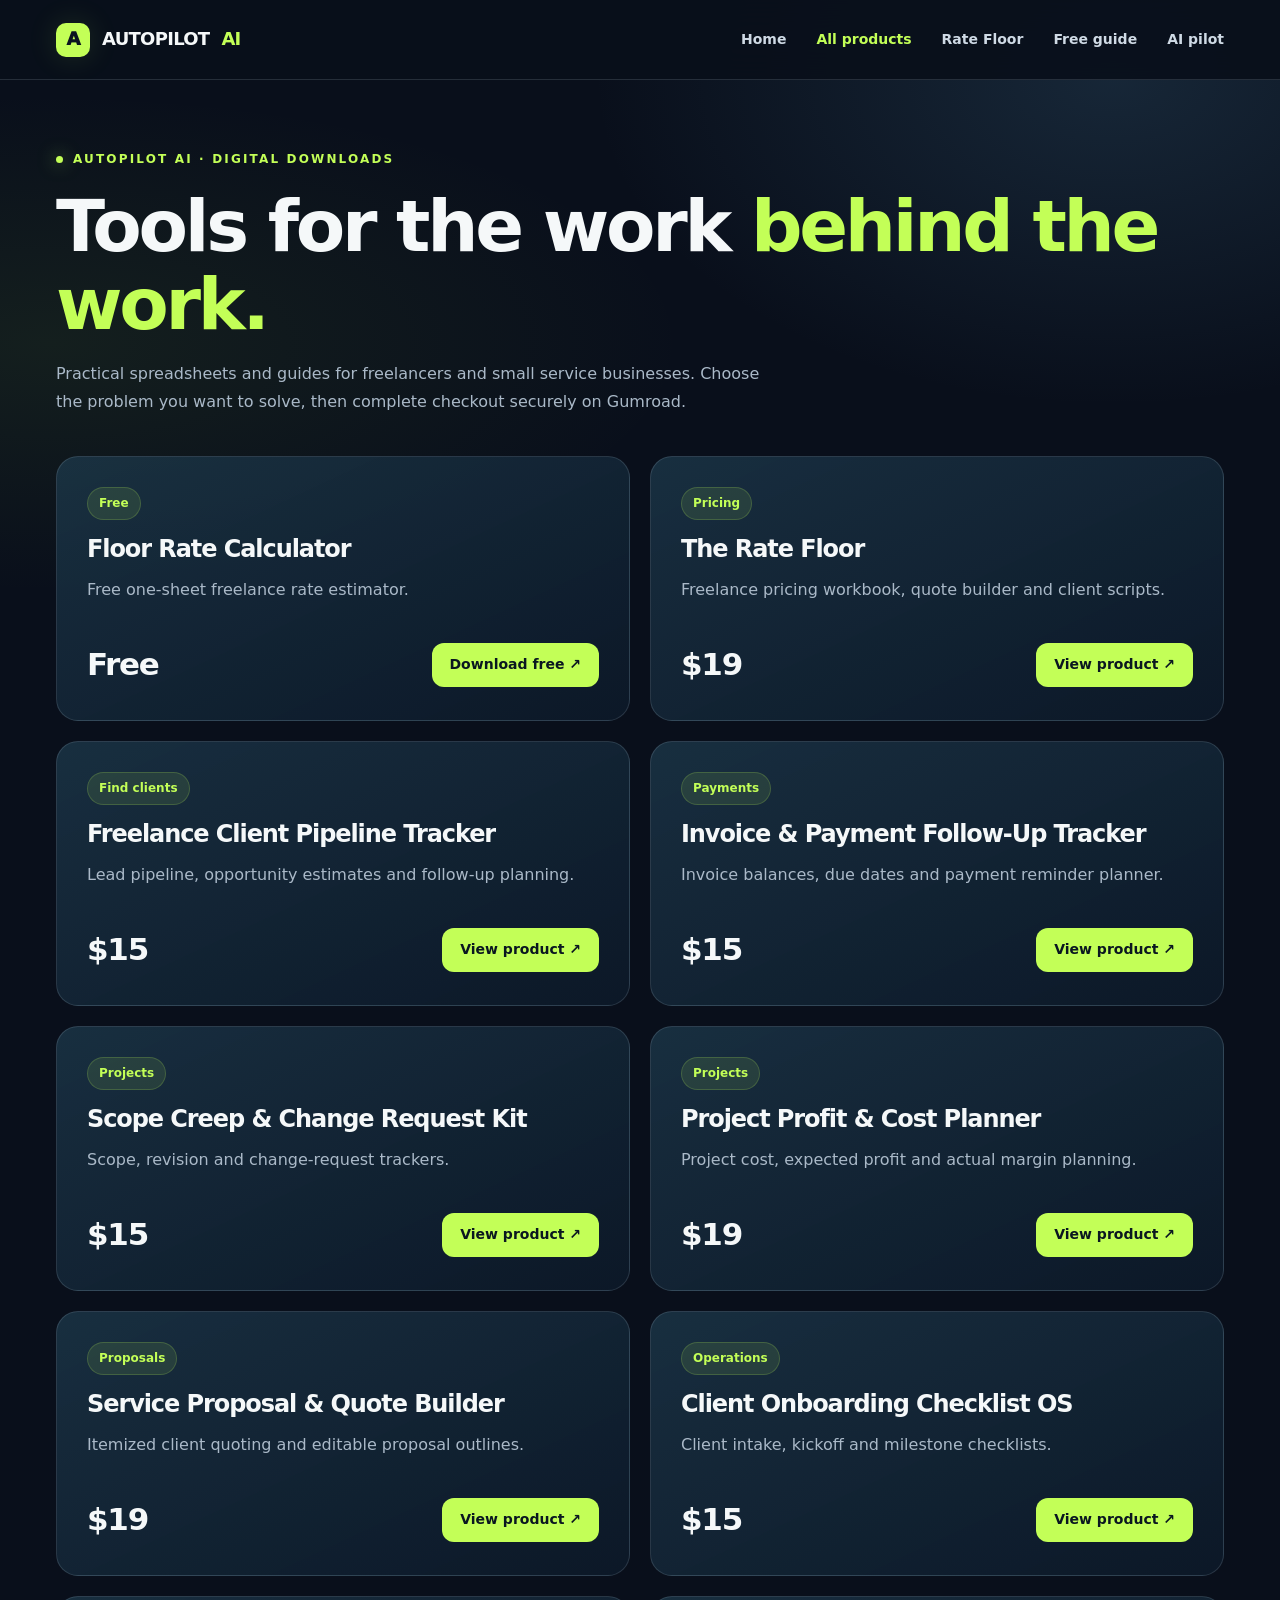
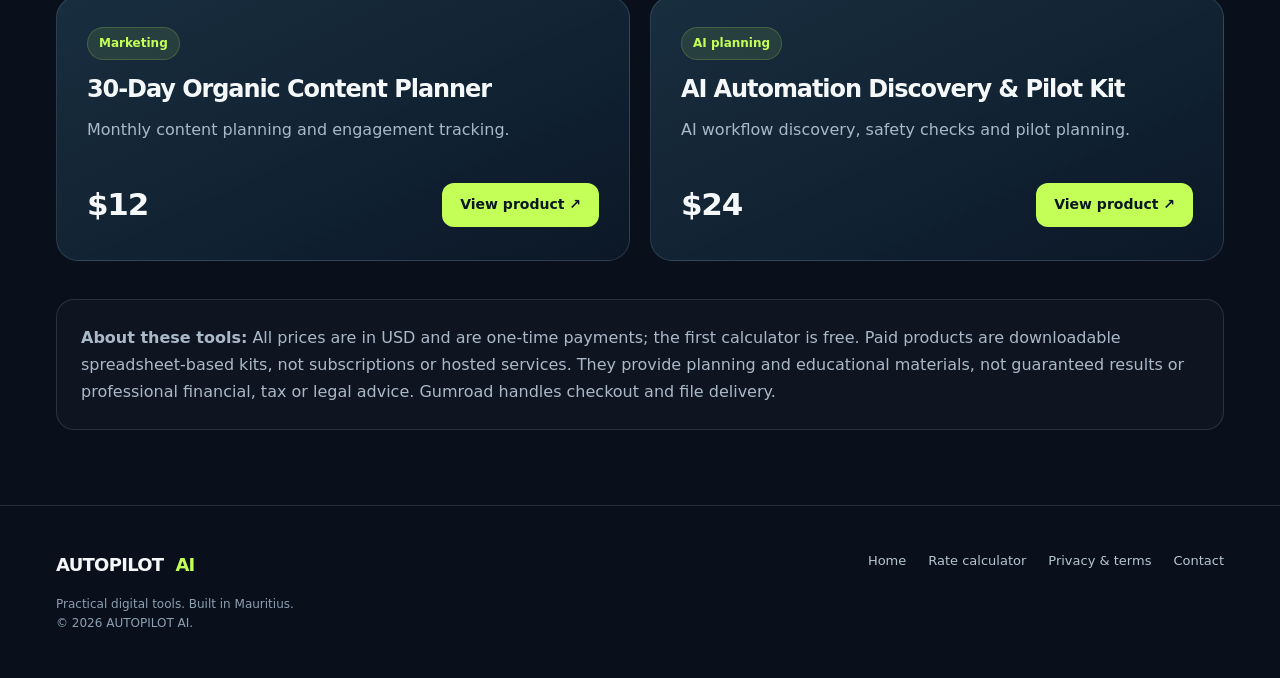
==== catalog.html @ 9bf9e884 "Launch the ten-product AUTOPILOT AI digital catalog" ====
<!doctype html>
<html lang="en"><head><meta charset="utf-8"><meta name="viewport" content="width=device-width,initial-scale=1">
<title>Digital Product Catalog | AUTOPILOT AI</title>
<meta name="description" content="Explore 10 digital products for freelancers and service businesses: pricing, proposals, client trackers, invoices, content planning, and AI pilot discovery.">
<meta name="theme-color" content="#090f1b"><meta property="og:type" content="website"><meta property="og:title" content="AUTOPILOT AI — Digital Product Catalog"><meta property="og:description" content="Editable spreadsheets and guides for independent professionals. One free product and nine paid tools."><meta property="og:url" content="https://autopilot-ai-site.onrender.com/catalog.html"><link rel="canonical" href="https://autopilot-ai-site.onrender.com/catalog.html">
<link rel="icon" href="assets/favicon.svg" type="image/svg+xml"><link rel="stylesheet" href="styles.css">
<script defer src="config.js"></script><script defer src="app.js"></script>
<style>
.catalog-head{padding:65px 0 24px}.catalog-head h1{font-size:clamp(40px,6vw,72px);line-height:1.09;margin:16px 0}.catalog-head p{max-width:710px;color:var(--muted);line-height:1.75}
.catalog-grid{display:grid;grid-template-columns:repeat(2,minmax(0,1fr));gap:20px;padding:16px 0 38px}
.catalog-grid .product-card{min-height:265px;display:flex;flex-direction:column}.catalog-grid .product-card .card-bottom{margin-top:auto}
.catalog-info{border:1px solid var(--line);border-radius:18px;padding:24px;line-height:1.7;color:var(--muted);margin-bottom:75px;background:rgba(255,255,255,.025)}
@media(max-width:760px){.catalog-grid{grid-template-columns:1fr}.catalog-head{padding:44px 0 18px}}
</style>
<script type="application/ld+json">{"@context":"https://schema.org","@type":"CollectionPage","name":"AUTOPILOT AI Digital Product Catalog","url":"https://autopilot-ai-site.onrender.com/catalog.html","mainEntity":{"@type":"ItemList","itemListElement":[{"@type":"ListItem","position":1,"name":"Floor Rate Calculator","url":"https://suhailsonic4.gumroad.com/l/floor-rate-calculator"},{"@type":"ListItem","position":2,"name":"The Rate Floor","url":"https://suhailsonic4.gumroad.com/l/the-rate-floor"},{"@type":"ListItem","position":3,"name":"Freelance Client Pipeline Tracker","url":"https://suhailsonic4.gumroad.com/l/freelance-client-pipeline"},{"@type":"ListItem","position":4,"name":"Invoice & Payment Follow-Up Tracker","url":"https://suhailsonic4.gumroad.com/l/invoice-payment-tracker"},{"@type":"ListItem","position":5,"name":"Scope Creep & Change Request Kit","url":"https://suhailsonic4.gumroad.com/l/scope-creep-change-requests"},{"@type":"ListItem","position":6,"name":"Project Profit & Cost Planner","url":"https://suhailsonic4.gumroad.com/l/project-profit-planner"},{"@type":"ListItem","position":7,"name":"Service Proposal & Quote Builder","url":"https://suhailsonic4.gumroad.com/l/service-proposal-builder"},{"@type":"ListItem","position":8,"name":"Client Onboarding Checklist OS","url":"https://suhailsonic4.gumroad.com/l/client-onboarding-checklist"},{"@type":"ListItem","position":9,"name":"30-Day Organic Content Planner","url":"https://suhailsonic4.gumroad.com/l/30-day-content-planner"},{"@type":"ListItem","position":10,"name":"AI Automation Discovery & Pilot Kit","url":"https://suhailsonic4.gumroad.com/l/ai-automation-discovery"}]}}</script></head><body>
<header class="nav-wrap"><nav class="nav container" aria-label="Main navigation"><a class="logo" href="index.html"><span class="logo-symbol" aria-hidden="true">A</span>AUTOPILOT<span class="lime">AI</span></a><button class="nav-menu" data-menu-button aria-label="Toggle navigation" aria-expanded="false" aria-controls="navigation">☰ Menu</button><div class="nav-links" id="navigation" data-nav-links><a href="index.html">Home</a><a href="catalog.html" aria-current="page">All products</a><a href="rate-floor.html">Rate Floor</a><a href="freelance-hourly-rate-guide.html">Free guide</a><a href="feedback-manager.html">AI pilot</a></div></nav></header>
<main><section class="catalog-head"><div class="container"><span class="eyebrow">AUTOPILOT AI · Digital downloads</span><h1>Tools for the work <span class="lime">behind the work.</span></h1><p>Practical spreadsheets and guides for freelancers and small service businesses. Choose the problem you want to solve, then complete checkout securely on Gumroad.</p></div></section>
<section><div class="container"><div class="catalog-grid"><article class="product-card"><span class="tag">Free</span><h3>Floor Rate Calculator</h3><p>Free one-sheet freelance rate estimator.</p><div class="card-bottom"><span class="price">Free</span><a href="https://suhailsonic4.gumroad.com/l/floor-rate-calculator?utm_source=autopilotai&amp;utm_medium=website&amp;utm_campaign=catalog_launch&amp;utm_content=free" class="button button-primary button-sm" target="_blank" rel="noopener noreferrer">Download free ↗</a></div></article>
<article class="product-card"><span class="tag">Pricing</span><h3>The Rate Floor</h3><p>Freelance pricing workbook, quote builder and client scripts.</p><div class="card-bottom"><span class="price">$19</span><a href="https://suhailsonic4.gumroad.com/l/the-rate-floor?utm_source=autopilotai&amp;utm_medium=website&amp;utm_campaign=catalog_launch&amp;utm_content=rate-floor" class="button button-primary button-sm" target="_blank" rel="noopener noreferrer">View product ↗</a></div></article>
<article class="product-card"><span class="tag">Find clients</span><h3>Freelance Client Pipeline Tracker</h3><p>Lead pipeline, opportunity estimates and follow-up planning.</p><div class="card-bottom"><span class="price">$15</span><a href="https://suhailsonic4.gumroad.com/l/freelance-client-pipeline?utm_source=autopilotai&amp;utm_medium=website&amp;utm_campaign=catalog_launch&amp;utm_content=pipeline" class="button button-primary button-sm" target="_blank" rel="noopener noreferrer">View product ↗</a></div></article>
<article class="product-card"><span class="tag">Payments</span><h3>Invoice & Payment Follow-Up Tracker</h3><p>Invoice balances, due dates and payment reminder planner.</p><div class="card-bottom"><span class="price">$15</span><a href="https://suhailsonic4.gumroad.com/l/invoice-payment-tracker?utm_source=autopilotai&amp;utm_medium=website&amp;utm_campaign=catalog_launch&amp;utm_content=invoice" class="button button-primary button-sm" target="_blank" rel="noopener noreferrer">View product ↗</a></div></article>
<article class="product-card"><span class="tag">Projects</span><h3>Scope Creep & Change Request Kit</h3><p>Scope, revision and change-request trackers.</p><div class="card-bottom"><span class="price">$15</span><a href="https://suhailsonic4.gumroad.com/l/scope-creep-change-requests?utm_source=autopilotai&amp;utm_medium=website&amp;utm_campaign=catalog_launch&amp;utm_content=scope" class="button button-primary button-sm" target="_blank" rel="noopener noreferrer">View product ↗</a></div></article>
<article class="product-card"><span class="tag">Projects</span><h3>Project Profit & Cost Planner</h3><p>Project cost, expected profit and actual margin planning.</p><div class="card-bottom"><span class="price">$19</span><a href="https://suhailsonic4.gumroad.com/l/project-profit-planner?utm_source=autopilotai&amp;utm_medium=website&amp;utm_campaign=catalog_launch&amp;utm_content=profit" class="button button-primary button-sm" target="_blank" rel="noopener noreferrer">View product ↗</a></div></article>
<article class="product-card"><span class="tag">Proposals</span><h3>Service Proposal & Quote Builder</h3><p>Itemized client quoting and editable proposal outlines.</p><div class="card-bottom"><span class="price">$19</span><a href="https://suhailsonic4.gumroad.com/l/service-proposal-builder?utm_source=autopilotai&amp;utm_medium=website&amp;utm_campaign=catalog_launch&amp;utm_content=proposals" class="button button-primary button-sm" target="_blank" rel="noopener noreferrer">View product ↗</a></div></article>
<article class="product-card"><span class="tag">Operations</span><h3>Client Onboarding Checklist OS</h3><p>Client intake, kickoff and milestone checklists.</p><div class="card-bottom"><span class="price">$15</span><a href="https://suhailsonic4.gumroad.com/l/client-onboarding-checklist?utm_source=autopilotai&amp;utm_medium=website&amp;utm_campaign=catalog_launch&amp;utm_content=onboarding" class="button button-primary button-sm" target="_blank" rel="noopener noreferrer">View product ↗</a></div></article>
<article class="product-card"><span class="tag">Marketing</span><h3>30-Day Organic Content Planner</h3><p>Monthly content planning and engagement tracking.</p><div class="card-bottom"><span class="price">$12</span><a href="https://suhailsonic4.gumroad.com/l/30-day-content-planner?utm_source=autopilotai&amp;utm_medium=website&amp;utm_campaign=catalog_launch&amp;utm_content=content" class="button button-primary button-sm" target="_blank" rel="noopener noreferrer">View product ↗</a></div></article>
<article class="product-card"><span class="tag">AI planning</span><h3>AI Automation Discovery & Pilot Kit</h3><p>AI workflow discovery, safety checks and pilot planning.</p><div class="card-bottom"><span class="price">$24</span><a href="https://suhailsonic4.gumroad.com/l/ai-automation-discovery?utm_source=autopilotai&amp;utm_medium=website&amp;utm_campaign=catalog_launch&amp;utm_content=ai" class="button button-primary button-sm" target="_blank" rel="noopener noreferrer">View product ↗</a></div></article></div><div class="catalog-info"><strong>About these tools:</strong> All prices are in USD and are one-time payments; the first calculator is free. Paid products are downloadable spreadsheet-based kits, not subscriptions or hosted services. They provide planning and educational materials, not guaranteed results or professional financial, tax or legal advice. Gumroad handles checkout and file delivery.</div></div></section></main>
<footer class="footer"><div class="container footer-row"><div><a class="logo" href="index.html">AUTOPILOT<span class="lime">AI</span></a><p>Practical digital tools. Built in Mauritius.<br>© <span data-year>2026</span> AUTOPILOT AI.</p></div><div class="footer-nav"><a href="index.html">Home</a><a href="rate-floor.html">Rate calculator</a><a href="privacy.html">Privacy &amp; terms</a><a href="mailto:suhailsunder@gmail.com?subject=AUTOPILOT%20AI%20enquiry">Contact</a></div></div></footer>
</body></html>
---- styles.css ----
:root {
  color-scheme: dark;
  --bg: #090f1b; --bg2:#0f1c30; --panel:#102135; --panel2:#14283d;
  --lime:#c3ff57; --lime-dark:#9ce029; --ink:#f5f8f9; --muted:#aab9c8;
  --line:rgba(210,233,245,.14); --line-strong:rgba(210,233,245,.25);
  --shade:0 28px 76px rgba(0,0,0,.3); --radius:22px;
}
*{box-sizing:border-box} html{scroll-behavior:smooth}
body{margin:0; background:var(--bg); color:var(--ink);font:400 16px/1.6 system-ui,-apple-system,"Segoe UI",Roboto,Helvetica,Arial,sans-serif;overflow-x:hidden}
body::before{content:"";position:absolute;top:0;left:0;width:100%;height:780px;pointer-events:none;z-index:-1;background:radial-gradient(ellipse 58% 60% at 87% 10%,rgba(73,126,160,.21),transparent 70%),radial-gradient(ellipse 62% 40% at 4% 44%,rgba(132,191,60,.09),transparent 80%)}
a{color:inherit;text-decoration:none}a:focus-visible,button:focus-visible,input:focus-visible,select:focus-visible{outline:3px solid var(--lime);outline-offset:3px}button,input,select{font:inherit}button{cursor:pointer}
img{max-width:100%;display:block}::selection{background:var(--lime);color:#09141d}
.container{width:min(1168px,calc(100% - 48px));margin-inline:auto}.section{padding:92px 0}.section-tight{padding:58px 0}.eyebrow{display:inline-flex;align-items:center;gap:10px;text-transform:uppercase;letter-spacing:.18em;color:var(--lime);font-size:12px;font-weight:800}.eyebrow::before{content:"";height:7px;width:7px;background:var(--lime);border-radius:50%;box-shadow:0 0 18px rgba(195,255,87,.65)}
h1,h2,h3,p{margin:0}h1,h2,h3{line-height:1.12;letter-spacing:-.045em}h1{font-size:clamp(48px,6.2vw,86px);font-weight:850}h2{font-size:clamp(33px,4vw,54px);font-weight:800}h3{font-size:24px}.lead{font-size:clamp(17px,1.7vw,19px);line-height:1.8;color:var(--muted);max-width:640px}.muted{color:var(--muted)}.lime{color:var(--lime)}.strong{font-weight:700}.small{font-size:13px}.mono{font-variant-numeric:tabular-nums}.spacer-12{height:12px}.spacer-18{height:18px}.spacer-28{height:28px}.spacer-38{height:38px}.text-center{text-align:center}
.nav-wrap{position:sticky;top:0;z-index:60;border-bottom:1px solid var(--line);background:rgba(9,16,27,.92);backdrop-filter:blur(22px);-webkit-backdrop-filter:blur(22px)}
.nav{min-height:79px;display:flex;align-items:center;justify-content:space-between;gap:20px}.logo{display:inline-flex;align-items:center;gap:12px;font-size:18px;font-weight:850;letter-spacing:-.04em;white-space:nowrap}.logo-symbol{width:34px;height:34px;display:grid;place-items:center;background:var(--lime);border-radius:10px;color:#0b1420;font-weight:950;box-shadow:0 0 30px rgba(195,255,87,.13)}.nav-links{display:flex;gap:30px;align-items:center}.nav-links a{color:#cfdae5;font-size:14px;font-weight:600}.nav-links a:hover,.nav-links a[aria-current=page]{color:var(--lime)}.nav-menu{display:none;background:transparent;border:1px solid var(--line-strong);border-radius:10px;color:var(--ink);height:40px;padding:0 12px}.nav-cta{font-size:13px!important;padding:11px 17px!important}
.button{display:inline-flex;justify-content:center;align-items:center;gap:10px;border-radius:12px;padding:15px 22px;border:1px solid transparent;font-weight:800;font-size:14px;line-height:1.4;transition:transform .18s ease,background .18s ease,border-color .18s ease;min-height:50px}.button:hover:not([aria-disabled=true]){transform:translateY(-2px)}.button-primary{background:var(--lime);color:#0a1720}.button-primary:hover:not([aria-disabled=true]){background:#d5ff89}.button-outline{border-color:var(--line-strong);background:rgba(250,250,250,.025);color:var(--ink)}.button-outline:hover{border-color:var(--lime)}.button-disabled,[aria-disabled=true].button{background:#324153!important;color:#b5c1cc!important;border-color:#34485d!important;cursor:not-allowed;opacity:.9}.button-sm{min-height:42px;padding:11px 17px}.button-row{display:flex;align-items:center;flex-wrap:wrap;gap:12px}.subnote{font-size:12px;color:#9eadba;margin-top:13px;line-height:1.6}
.hero{padding:82px 0 85px}.hero-grid{display:grid;grid-template-columns:1.04fr .96fr;gap:58px;align-items:center}.hero h1{margin:22px 0 25px;max-width:720px}.hero .lead{margin-bottom:30px}.hero-visual{position:relative;padding:40px 22px 34px 28px}.visual-halo{position:absolute;inset:1% -5% 0 10%;border-radius:42%;background:radial-gradient(circle at center,rgba(199,255,89,.15),transparent 64%);filter:blur(6px)}.visual-grid{position:absolute;inset:0;opacity:.3;background-image:linear-gradient(var(--line) 1px,transparent 1px),linear-gradient(90deg,var(--line) 1px,transparent 1px);background-size:52px 52px;mask-image:radial-gradient(circle at center,black,transparent 75%)}.product-art{position:relative;border-radius:20px;overflow:hidden;transform:rotate(1.8deg);border:1px solid #557b94;box-shadow:0 28px 80px rgba(0,0,0,.5)}.product-art img{aspect-ratio:16/9;object-fit:cover;width:100%}.float-tag{position:absolute;z-index:3;display:flex;align-items:center;gap:12px;padding:16px 18px;border:1px solid rgba(237,255,255,.23);background:rgba(14,33,49,.96);border-radius:15px;box-shadow:var(--shade);font-size:13px;line-height:1.2}.float-tag strong{display:block;font-size:18px;margin-bottom:3px}.float-tag-one{left:-15px;bottom:5px}.float-tag-two{right:-15px;top:6px}.mini-symbol{width:34px;height:34px;border-radius:11px;display:grid;place-items:center;background:rgba(195,255,87,.15);color:var(--lime);font-weight:800}.availability{display:inline-flex;align-items:center;gap:8px;font-size:12px;color:#d3dfeb;padding:7px 11px;border:1px solid var(--line);border-radius:100px;background:rgba(255,255,255,.035)}.availability::before{content:"";width:6px;height:6px;background:#f1c977;border-radius:50%}
.stats-bar{border-block:1px solid var(--line);background:rgba(15,28,46,.68)}.stats-inner{display:grid;grid-template-columns:repeat(4,1fr);padding:21px 0}.stat{display:flex;align-items:center;justify-content:center;gap:12px;border-right:1px solid var(--line);color:#c5d4dd;font-size:14px;font-weight:700}.stat:last-child{border-right:0}.stat b{color:var(--lime);font-size:19px}
.section-heading{max-width:730px;margin-bottom:36px}.section-heading .eyebrow{margin-bottom:15px}.section-heading p{margin-top:17px;color:var(--muted);font-size:17px}.product-grid{display:grid;grid-template-columns:1.2fr .8fr;gap:24px}.product-grid.three{grid-template-columns:repeat(3,1fr)}.product-card{position:relative;border:1px solid var(--line);border-radius:var(--radius);padding:30px;min-height:365px;background:linear-gradient(155deg,rgba(30,59,78,.72),rgba(13,26,42,.84));display:flex;flex-direction:column;overflow:hidden}.product-card.spotlight{background:radial-gradient(ellipse 80% 50% at 85% 2%,rgba(195,255,87,.10),transparent),linear-gradient(150deg,#162b3f,#0e1d30)}.product-card p{color:var(--muted);margin-top:13px;line-height:1.75}.product-card .card-bottom{margin-top:auto;padding-top:28px;display:flex;gap:12px;align-items:center;justify-content:space-between}.product-card .tag{margin-bottom:16px}.price{font-size:31px;font-weight:850;letter-spacing:-.04em}.product-card .corner-orb{position:absolute;right:-52px;top:-68px;border:1px solid rgba(195,255,87,.20);height:195px;width:195px;border-radius:50%;pointer-events:none}.tag{display:inline-flex;align-items:center;gap:7px;border-radius:30px;background:rgba(195,255,87,.1);color:var(--lime);border:1px solid rgba(195,255,87,.18);padding:6px 11px;font-size:12px;font-weight:750;align-self:flex-start}.tag.blue{color:#8dccf3;border-color:rgba(141,204,243,.24);background:rgba(141,204,243,.09)}.tag.gray{color:#c7d2de;border-color:var(--line-strong);background:rgba(255,255,255,.04)}
.feature-grid{display:grid;grid-template-columns:repeat(3,1fr);gap:18px}.feature{background:rgba(255,255,255,.025);border:1px solid var(--line);border-radius:18px;padding:27px}.feature .number{display:block;color:var(--lime);font-weight:800;margin-bottom:24px}.feature p{color:var(--muted);margin-top:11px}.feature-icon{width:46px;height:46px;border-radius:13px;display:grid;place-items:center;color:var(--lime);background:rgba(195,255,87,.1);margin-bottom:20px;font-weight:800;font-size:22px}
.banner{background:linear-gradient(105deg,rgba(32,59,74,.85),rgba(18,40,58,.75));border:1px solid var(--line);border-radius:26px;padding:39px 44px;display:flex;align-items:center;justify-content:space-between;gap:40px}.banner h2{font-size:clamp(29px,3vw,42px)}.banner p{margin-top:12px;color:var(--muted)}
.footer{border-top:1px solid var(--line);padding:45px 0}.footer-row{display:flex;align-items:flex-start;justify-content:space-between;gap:25px}.footer-nav{display:flex;flex-wrap:wrap;gap:22px}.footer-nav a{color:#b5c6d2;font-size:13px}.footer-nav a:hover{color:var(--lime)}.footer p{margin-top:15px;font-size:12px;color:#8ca0b2}.year{font-variant-numeric:tabular-nums}
.page-hero{padding:74px 0 83px}.page-hero-grid{display:grid;grid-template-columns:1.12fr .88fr;gap:72px;align-items:center}.page-hero h1{font-size:clamp(47px,5.8vw,76px);margin:22px 0}.page-hero .lead{margin-bottom:27px}.page-hero .product-art{transform:rotate(0deg)}.checklist{display:flex;flex-wrap:wrap;gap:13px 20px;margin:19px 0 34px}.checklist span{display:inline-flex;gap:8px;align-items:center;font-size:13px;color:#c5d7e3}.checklist span::before{content:"✓";color:var(--lime);font-weight:900}.hint{border:1px solid rgba(241,201,119,.26);background:rgba(241,201,119,.065);border-radius:13px;padding:13px 16px;font-size:13px;line-height:1.7;color:#e7d9ad}.hint strong{color:#ffe2a1}
.tool-grid{display:grid;grid-template-columns:repeat(2,1fr);gap:20px}.tool-card{padding:28px;background:linear-gradient(160deg,rgba(27,46,66,.75),rgba(12,27,44,.75));border-radius:19px;border:1px solid var(--line)}.tool-card h3{margin:17px 0 10px;font-size:22px}.tool-card p{color:var(--muted)}.tool-id{display:grid;place-items:center;width:42px;height:42px;border:1px solid rgba(195,255,87,.25);border-radius:12px;color:var(--lime);background:rgba(195,255,87,.09);font-weight:800}
.calculator-layout{display:grid;grid-template-columns:1.12fr .88fr;gap:24px;align-items:stretch}.calculator-panel{border:1px solid var(--line-strong);border-radius:23px;padding:29px;background:linear-gradient(145deg,#162f44,#0f2031)}.calculator-panel h3{font-size:25px;margin-bottom:9px}.calc-grid{display:grid;grid-template-columns:repeat(2,1fr);gap:18px;margin-top:26px}.field{display:flex;flex-direction:column;gap:9px}.field label{font-size:13px;font-weight:650;color:#d5e4ec}.field input,.field select{height:48px;width:100%;border-radius:11px;border:1px solid rgba(215,237,248,.2);background:#091a2a;padding:0 13px;color:white;outline-offset:3px}.field input:focus,.field select:focus{border-color:var(--lime)}.calc-result{background:linear-gradient(153deg,#202f39,#162b35);border:1px solid rgba(195,255,87,.21);border-radius:23px;padding:32px;display:flex;flex-direction:column;justify-content:center;min-height:350px}.calc-result .big-number{font-size:clamp(47px,5vw,74px);font-weight:900;letter-spacing:-.075em;line-height:1.1;color:var(--lime);margin:18px 0 6px;overflow-wrap:anywhere}.calc-result p{color:var(--muted)}.calc-result .result-divider{height:1px;background:var(--line);margin:27px 0}.calc-info{display:flex;justify-content:space-between;gap:12px;margin-bottom:10px;color:#cbdbe4;font-size:14px}.calc-info b{color:white}.legal-copy{max-width:790px}.legal-copy h2{font-size:30px;margin:34px 0 11px}.legal-copy p{margin:0 0 19px;color:#c0cfda}.legal-copy a{color:var(--lime);text-decoration:underline}.qa{border-bottom:1px solid var(--line);padding:22px 0}.qa summary{list-style:none;display:flex;justify-content:space-between;gap:20px;font-weight:750;cursor:pointer;font-size:17px}.qa summary::-webkit-details-marker{display:none}.qa summary::after{content:"+";font-size:23px;line-height:1;color:var(--lime)}.qa[open] summary::after{content:"−"}.qa p{color:var(--muted);padding-top:12px;max-width:780px}.steps{counter-reset:steps}.step{position:relative;padding:30px 29px 30px 85px;border:1px solid var(--line);border-radius:18px;margin-bottom:14px;background:rgba(255,255,255,.025)}.step::before{counter-increment:steps;content:"0" counter(steps);position:absolute;left:27px;top:31px;color:var(--lime);font-weight:900;font-size:21px}.step h3{font-size:19px;margin-bottom:8px}.step p{color:var(--muted)}
@media(max-width:1000px){.hero-grid,.page-hero-grid{gap:25px}.hero-visual{padding:25px 9px}.float-tag-one{left:-10px}.float-tag-two{right:-10px}.nav-links{gap:20px}.product-grid.three{grid-template-columns:repeat(2,1fr)}}
@media(max-width:760px){.container{width:min(100% - 34px,1168px)}.nav{min-height:70px}.nav-menu{display:block}.nav-links{display:none;position:absolute;top:69px;left:0;right:0;background:#101d2d;padding:20px 17px;border-bottom:1px solid var(--line);flex-direction:column;align-items:stretch;gap:14px}.nav-links.open{display:flex}.nav-links a{padding:7px 10px}.nav-links .nav-cta{justify-content:center}.nav .nav-extra{display:none}.hero{padding:59px 0 70px}.hero-grid,.page-hero-grid{grid-template-columns:1fr}.hero-visual{padding:20px 10px 35px;margin-top:24px}.visual-grid{inset:0}.product-art{max-width:540px;margin-inline:auto}.float-tag-two{top:0;right:-2px}.float-tag-one{left:-2px;bottom:6px}.stats-inner{grid-template-columns:repeat(2,1fr);gap:18px 0}.stat:nth-child(2){border-right:0}.stat{font-size:12px}.section{padding:67px 0}.section-tight{padding:40px 0}.product-grid,.product-grid.three,.feature-grid,.tool-grid,.calculator-layout{grid-template-columns:1fr}.product-card{min-height:320px}.banner{align-items:flex-start;flex-direction:column;padding:29px 24px;gap:20px}.footer-row{flex-direction:column}.page-hero{padding:57px 0 62px}.page-hero-grid .product-art{margin-top:24px}.calc-grid{grid-template-columns:1fr 1fr}}
@media(max-width:440px){h1{font-size:49px}.hero h1{font-size:46px}.button-row{align-items:stretch}.button-row .button{width:100%}.float-tag{padding:10px 12px;font-size:11px}.float-tag strong{font-size:14px}.float-tag .mini-symbol{height:27px;width:27px}.float-tag-two{top:6px}.float-tag-one{bottom:0}.stats-inner{grid-template-columns:1fr 1fr}.stat{padding:0 5px;gap:7px}.stat b{font-size:16px}.calculator-panel,.calc-result{padding:22px}.calc-grid{grid-template-columns:1fr}.calc-result .big-number{font-size:52px}.feature{padding:23px}.product-card{padding:23px}.availability{font-size:11px}}
@media(prefers-reduced-motion:reduce){*,*:before,*:after{scroll-behavior:auto!important;transition:none!important}}
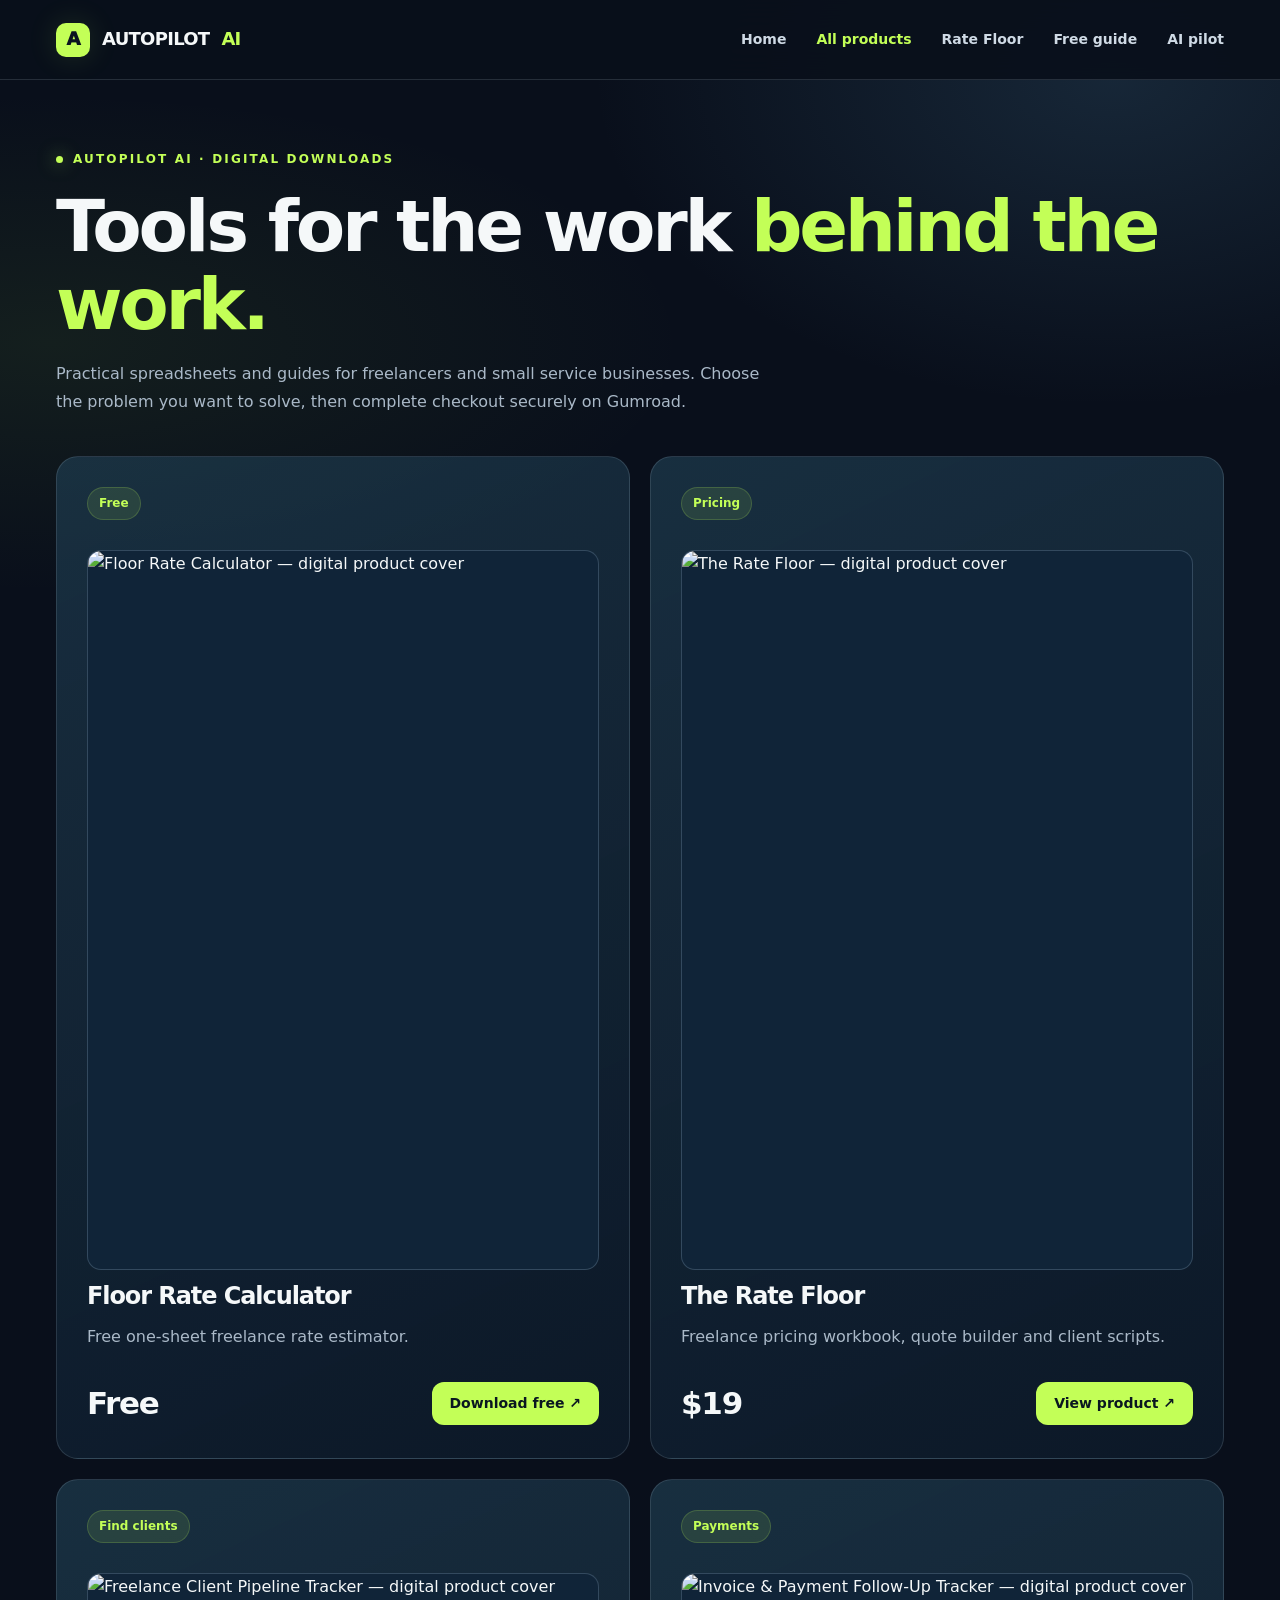
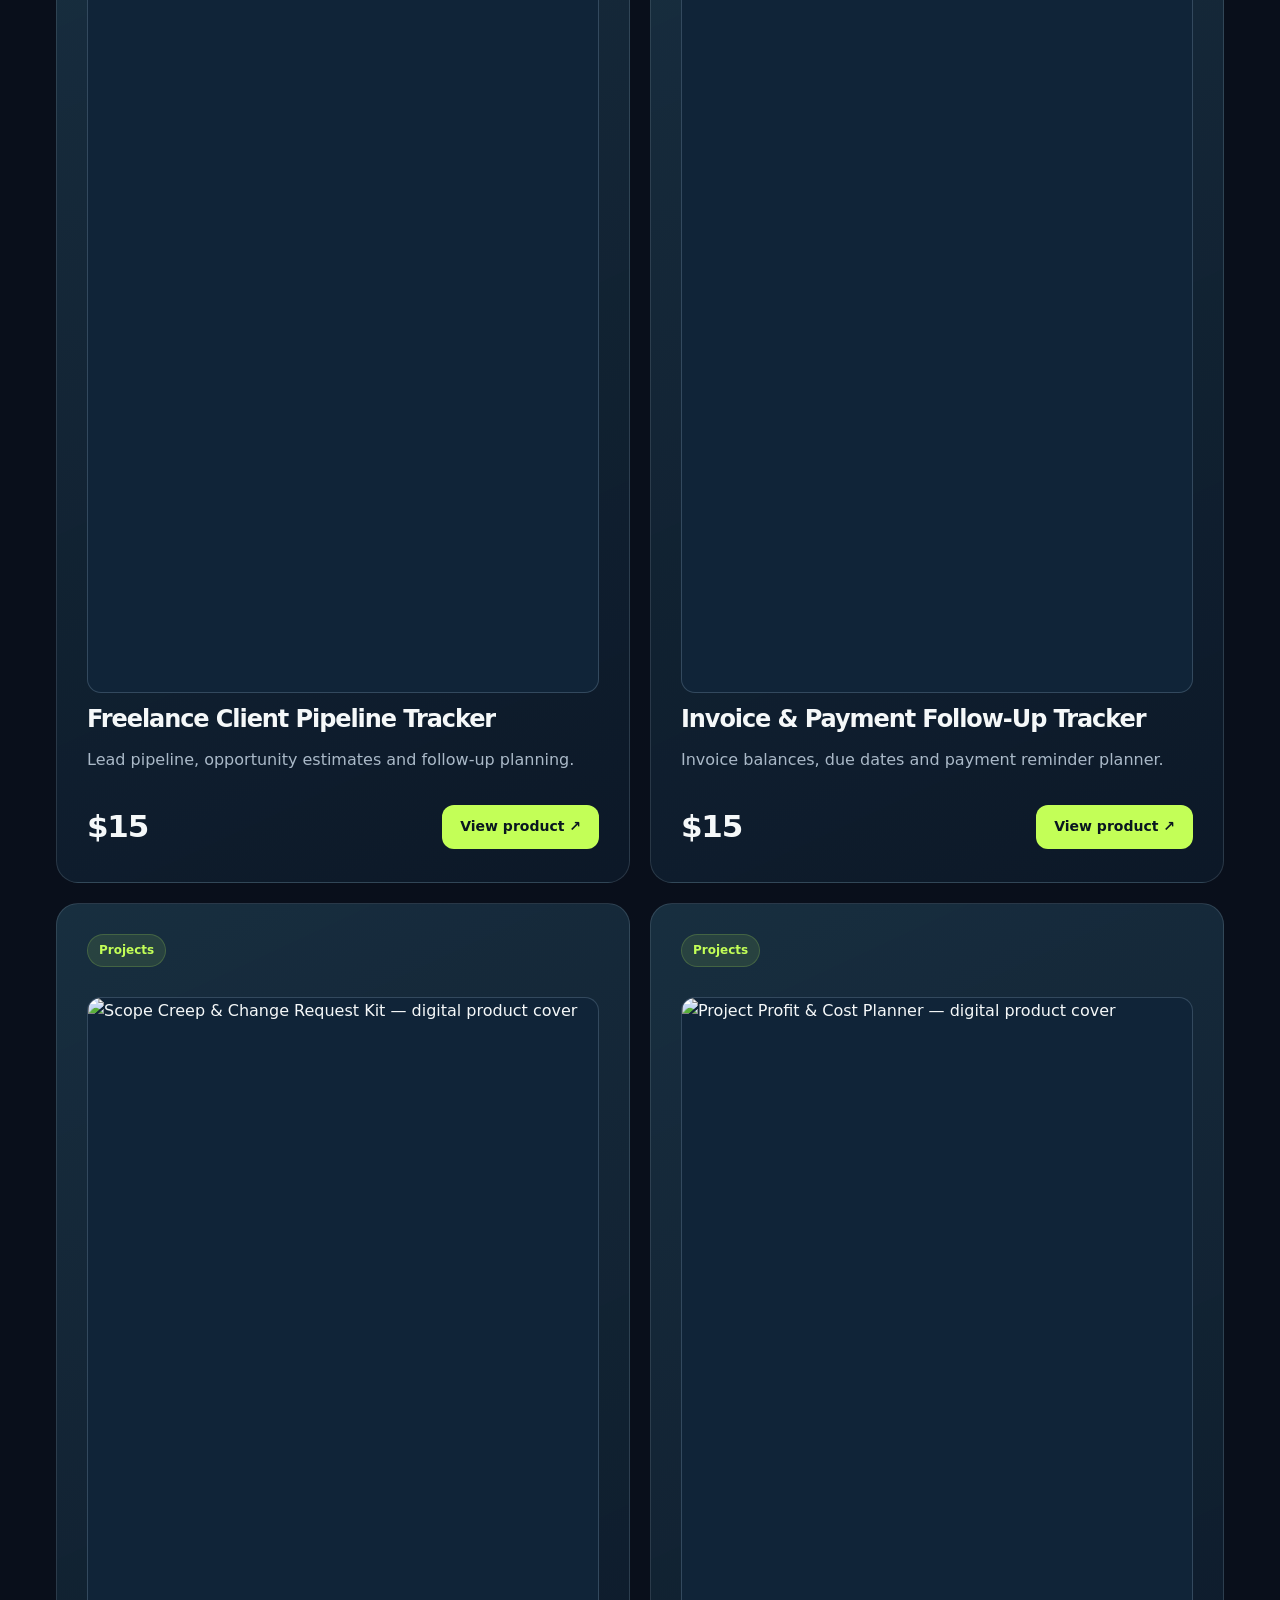
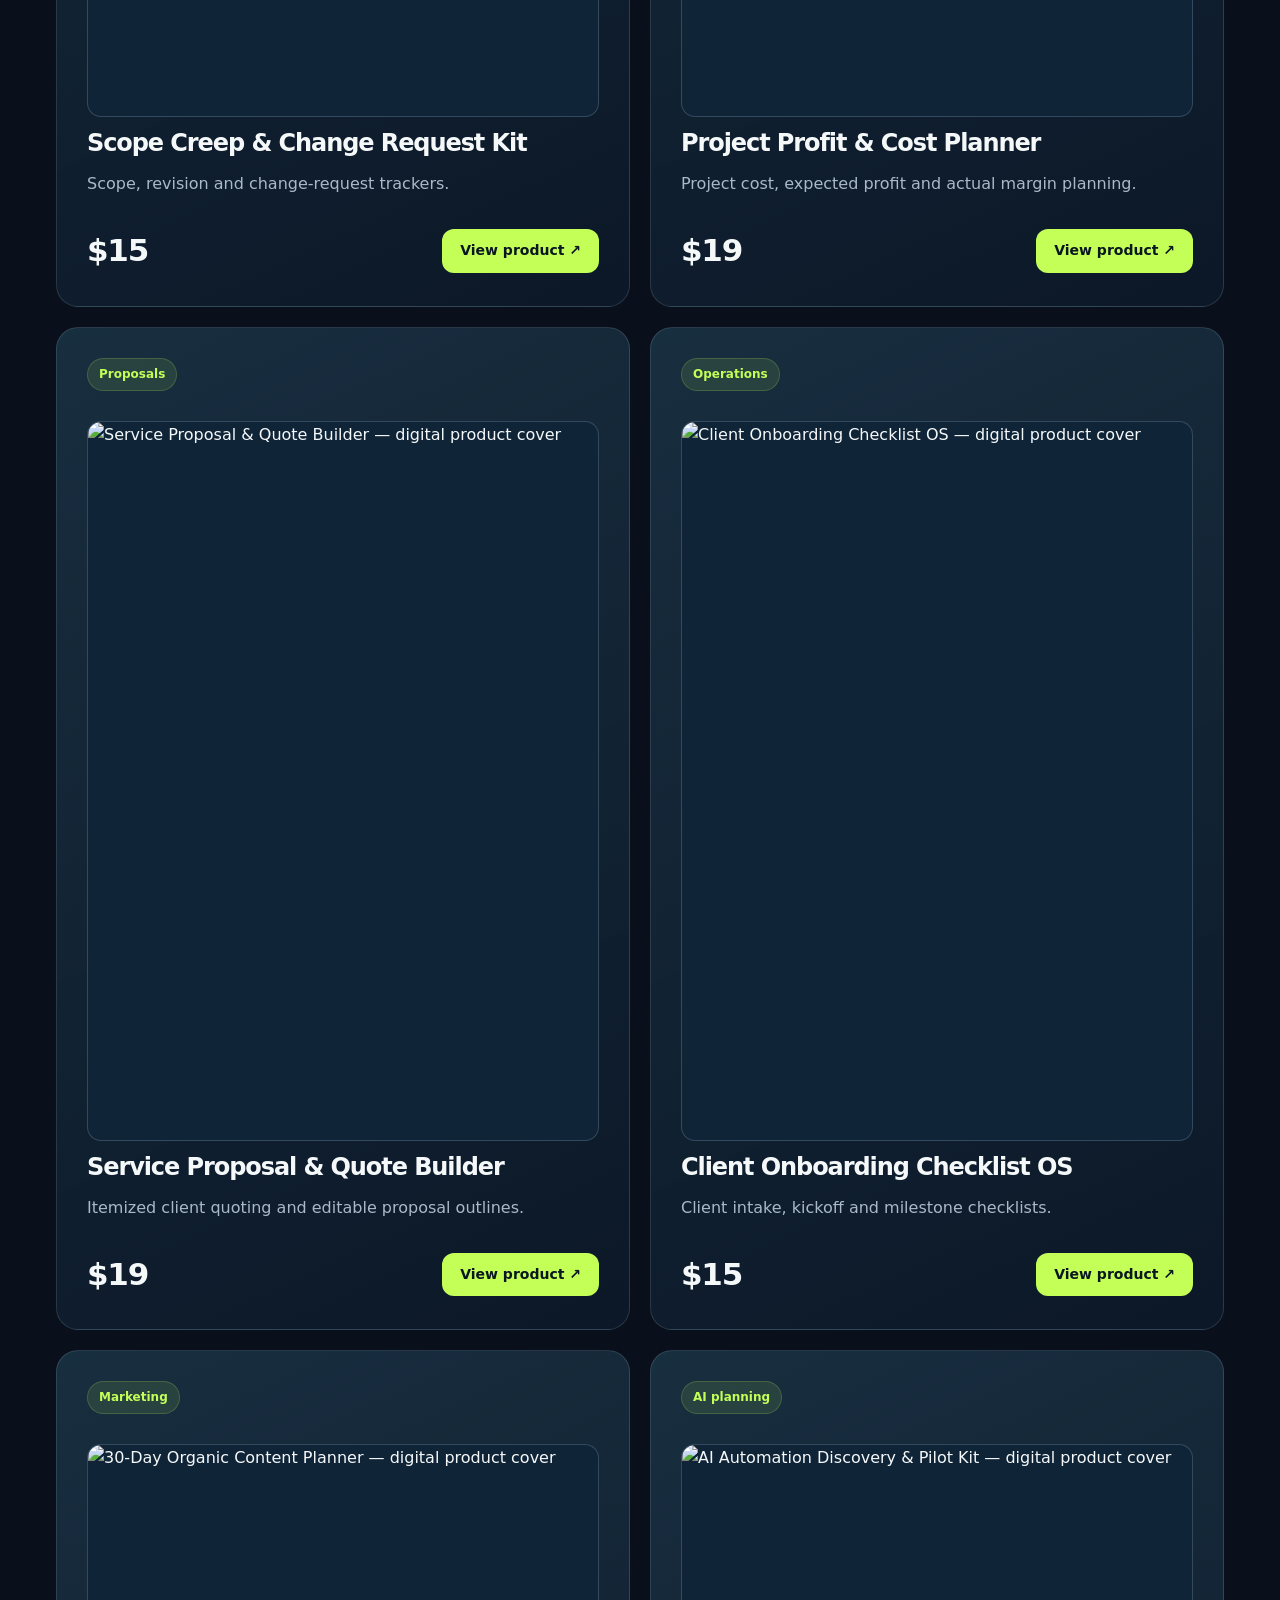
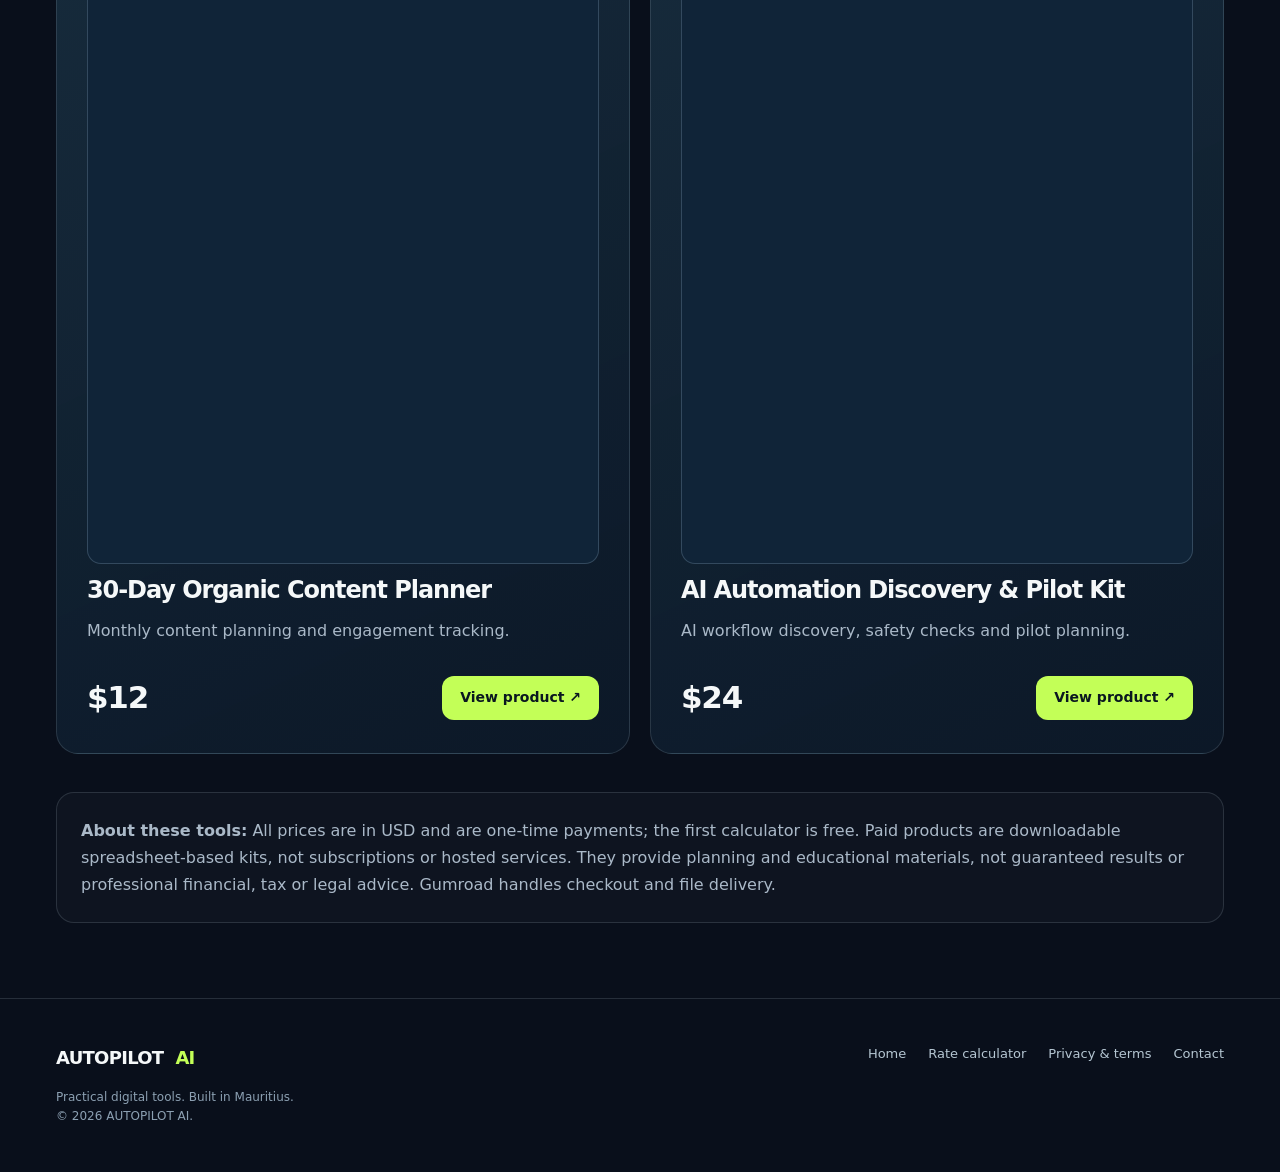
==== commit 2d0f5366: "Kaizen: add verified Gumroad cover art for all ten product cards" ====
--- a/catalog.html
+++ b/catalog.html
@@ -7,7 +7,9 @@
 <script defer src="config.js"></script><script defer src="app.js"></script>
 <style>
 .catalog-head{padding:65px 0 24px}.catalog-head h1{font-size:clamp(40px,6vw,72px);line-height:1.09;margin:16px 0}.catalog-head p{max-width:710px;color:var(--muted);line-height:1.75}
-.catalog-grid{display:grid;grid-template-columns:repeat(2,minmax(0,1fr));gap:20px;padding:16px 0 38px}
+.catalog-grid{display:grid;grid-template-columns:repeat(2,minmax(0,1fr));gap:20px;padding:16px 0 38px}.catalog-cover{display:block;width:100%;aspect-ratio:16/9;object-fit:cover;border-radius:14px;border:1px solid rgba(173,204,226,.22);margin:14px 0 13px;background:#102438}
+.catalog-grid .product-card{min-height:390px}
+
 .catalog-grid .product-card{min-height:265px;display:flex;flex-direction:column}.catalog-grid .product-card .card-bottom{margin-top:auto}
 .catalog-info{border:1px solid var(--line);border-radius:18px;padding:24px;line-height:1.7;color:var(--muted);margin-bottom:75px;background:rgba(255,255,255,.025)}
 @media(max-width:760px){.catalog-grid{grid-template-columns:1fr}.catalog-head{padding:44px 0 18px}}
@@ -15,15 +17,15 @@
 <script type="application/ld+json">{"@context":"https://schema.org","@type":"CollectionPage","name":"AUTOPILOT AI Digital Product Catalog","url":"https://autopilot-ai-site.onrender.com/catalog.html","mainEntity":{"@type":"ItemList","itemListElement":[{"@type":"ListItem","position":1,"name":"Floor Rate Calculator","url":"https://suhailsonic4.gumroad.com/l/floor-rate-calculator"},{"@type":"ListItem","position":2,"name":"The Rate Floor","url":"https://suhailsonic4.gumroad.com/l/the-rate-floor"},{"@type":"ListItem","position":3,"name":"Freelance Client Pipeline Tracker","url":"https://suhailsonic4.gumroad.com/l/freelance-client-pipeline"},{"@type":"ListItem","position":4,"name":"Invoice & Payment Follow-Up Tracker","url":"https://suhailsonic4.gumroad.com/l/invoice-payment-tracker"},{"@type":"ListItem","position":5,"name":"Scope Creep & Change Request Kit","url":"https://suhailsonic4.gumroad.com/l/scope-creep-change-requests"},{"@type":"ListItem","position":6,"name":"Project Profit & Cost Planner","url":"https://suhailsonic4.gumroad.com/l/project-profit-planner"},{"@type":"ListItem","position":7,"name":"Service Proposal & Quote Builder","url":"https://suhailsonic4.gumroad.com/l/service-proposal-builder"},{"@type":"ListItem","position":8,"name":"Client Onboarding Checklist OS","url":"https://suhailsonic4.gumroad.com/l/client-onboarding-checklist"},{"@type":"ListItem","position":9,"name":"30-Day Organic Content Planner","url":"https://suhailsonic4.gumroad.com/l/30-day-content-planner"},{"@type":"ListItem","position":10,"name":"AI Automation Discovery & Pilot Kit","url":"https://suhailsonic4.gumroad.com/l/ai-automation-discovery"}]}}</script></head><body>
 <header class="nav-wrap"><nav class="nav container" aria-label="Main navigation"><a class="logo" href="index.html"><span class="logo-symbol" aria-hidden="true">A</span>AUTOPILOT<span class="lime">AI</span></a><button class="nav-menu" data-menu-button aria-label="Toggle navigation" aria-expanded="false" aria-controls="navigation">☰ Menu</button><div class="nav-links" id="navigation" data-nav-links><a href="index.html">Home</a><a href="catalog.html" aria-current="page">All products</a><a href="rate-floor.html">Rate Floor</a><a href="freelance-hourly-rate-guide.html">Free guide</a><a href="feedback-manager.html">AI pilot</a></div></nav></header>
 <main><section class="catalog-head"><div class="container"><span class="eyebrow">AUTOPILOT AI · Digital downloads</span><h1>Tools for the work <span class="lime">behind the work.</span></h1><p>Practical spreadsheets and guides for freelancers and small service businesses. Choose the problem you want to solve, then complete checkout securely on Gumroad.</p></div></section>
-<section><div class="container"><div class="catalog-grid"><article class="product-card"><span class="tag">Free</span><h3>Floor Rate Calculator</h3><p>Free one-sheet freelance rate estimator.</p><div class="card-bottom"><span class="price">Free</span><a href="https://suhailsonic4.gumroad.com/l/floor-rate-calculator?utm_source=autopilotai&amp;utm_medium=website&amp;utm_campaign=catalog_launch&amp;utm_content=free" class="button button-primary button-sm" target="_blank" rel="noopener noreferrer">Download free ↗</a></div></article>
-<article class="product-card"><span class="tag">Pricing</span><h3>The Rate Floor</h3><p>Freelance pricing workbook, quote builder and client scripts.</p><div class="card-bottom"><span class="price">$19</span><a href="https://suhailsonic4.gumroad.com/l/the-rate-floor?utm_source=autopilotai&amp;utm_medium=website&amp;utm_campaign=catalog_launch&amp;utm_content=rate-floor" class="button button-primary button-sm" target="_blank" rel="noopener noreferrer">View product ↗</a></div></article>
-<article class="product-card"><span class="tag">Find clients</span><h3>Freelance Client Pipeline Tracker</h3><p>Lead pipeline, opportunity estimates and follow-up planning.</p><div class="card-bottom"><span class="price">$15</span><a href="https://suhailsonic4.gumroad.com/l/freelance-client-pipeline?utm_source=autopilotai&amp;utm_medium=website&amp;utm_campaign=catalog_launch&amp;utm_content=pipeline" class="button button-primary button-sm" target="_blank" rel="noopener noreferrer">View product ↗</a></div></article>
-<article class="product-card"><span class="tag">Payments</span><h3>Invoice & Payment Follow-Up Tracker</h3><p>Invoice balances, due dates and payment reminder planner.</p><div class="card-bottom"><span class="price">$15</span><a href="https://suhailsonic4.gumroad.com/l/invoice-payment-tracker?utm_source=autopilotai&amp;utm_medium=website&amp;utm_campaign=catalog_launch&amp;utm_content=invoice" class="button button-primary button-sm" target="_blank" rel="noopener noreferrer">View product ↗</a></div></article>
-<article class="product-card"><span class="tag">Projects</span><h3>Scope Creep & Change Request Kit</h3><p>Scope, revision and change-request trackers.</p><div class="card-bottom"><span class="price">$15</span><a href="https://suhailsonic4.gumroad.com/l/scope-creep-change-requests?utm_source=autopilotai&amp;utm_medium=website&amp;utm_campaign=catalog_launch&amp;utm_content=scope" class="button button-primary button-sm" target="_blank" rel="noopener noreferrer">View product ↗</a></div></article>
-<article class="product-card"><span class="tag">Projects</span><h3>Project Profit & Cost Planner</h3><p>Project cost, expected profit and actual margin planning.</p><div class="card-bottom"><span class="price">$19</span><a href="https://suhailsonic4.gumroad.com/l/project-profit-planner?utm_source=autopilotai&amp;utm_medium=website&amp;utm_campaign=catalog_launch&amp;utm_content=profit" class="button button-primary button-sm" target="_blank" rel="noopener noreferrer">View product ↗</a></div></article>
-<article class="product-card"><span class="tag">Proposals</span><h3>Service Proposal & Quote Builder</h3><p>Itemized client quoting and editable proposal outlines.</p><div class="card-bottom"><span class="price">$19</span><a href="https://suhailsonic4.gumroad.com/l/service-proposal-builder?utm_source=autopilotai&amp;utm_medium=website&amp;utm_campaign=catalog_launch&amp;utm_content=proposals" class="button button-primary button-sm" target="_blank" rel="noopener noreferrer">View product ↗</a></div></article>
-<article class="product-card"><span class="tag">Operations</span><h3>Client Onboarding Checklist OS</h3><p>Client intake, kickoff and milestone checklists.</p><div class="card-bottom"><span class="price">$15</span><a href="https://suhailsonic4.gumroad.com/l/client-onboarding-checklist?utm_source=autopilotai&amp;utm_medium=website&amp;utm_campaign=catalog_launch&amp;utm_content=onboarding" class="button button-primary button-sm" target="_blank" rel="noopener noreferrer">View product ↗</a></div></article>
-<article class="product-card"><span class="tag">Marketing</span><h3>30-Day Organic Content Planner</h3><p>Monthly content planning and engagement tracking.</p><div class="card-bottom"><span class="price">$12</span><a href="https://suhailsonic4.gumroad.com/l/30-day-content-planner?utm_source=autopilotai&amp;utm_medium=website&amp;utm_campaign=catalog_launch&amp;utm_content=content" class="button button-primary button-sm" target="_blank" rel="noopener noreferrer">View product ↗</a></div></article>
-<article class="product-card"><span class="tag">AI planning</span><h3>AI Automation Discovery & Pilot Kit</h3><p>AI workflow discovery, safety checks and pilot planning.</p><div class="card-bottom"><span class="price">$24</span><a href="https://suhailsonic4.gumroad.com/l/ai-automation-discovery?utm_source=autopilotai&amp;utm_medium=website&amp;utm_campaign=catalog_launch&amp;utm_content=ai" class="button button-primary button-sm" target="_blank" rel="noopener noreferrer">View product ↗</a></div></article></div><div class="catalog-info"><strong>About these tools:</strong> All prices are in USD and are one-time payments; the first calculator is free. Paid products are downloadable spreadsheet-based kits, not subscriptions or hosted services. They provide planning and educational materials, not guaranteed results or professional financial, tax or legal advice. Gumroad handles checkout and file delivery.</div></div></section></main>
+<section><div class="container"><div class="catalog-grid"><article class="product-card"><span class="tag">Free</span><img class="catalog-cover" src="https://public-files.gumroad.com/2afy7wl9ck0fuq2e0m0f7pj7s9gk" alt="Floor Rate Calculator — digital product cover" width="1280" height="720" loading="lazy" decoding="async"><h3>Floor Rate Calculator</h3><p>Free one-sheet freelance rate estimator.</p><div class="card-bottom"><span class="price">Free</span><a href="https://suhailsonic4.gumroad.com/l/floor-rate-calculator?utm_source=autopilotai&amp;utm_medium=website&amp;utm_campaign=catalog_launch&amp;utm_content=free" class="button button-primary button-sm" target="_blank" rel="noopener noreferrer">Download free ↗</a></div></article>
+<article class="product-card"><span class="tag">Pricing</span><img class="catalog-cover" src="https://public-files.gumroad.com/9pat2enwmlwubpyuks0jd1e34m5k" alt="The Rate Floor — digital product cover" width="1280" height="720" loading="lazy" decoding="async"><h3>The Rate Floor</h3><p>Freelance pricing workbook, quote builder and client scripts.</p><div class="card-bottom"><span class="price">$19</span><a href="https://suhailsonic4.gumroad.com/l/the-rate-floor?utm_source=autopilotai&amp;utm_medium=website&amp;utm_campaign=catalog_launch&amp;utm_content=rate-floor" class="button button-primary button-sm" target="_blank" rel="noopener noreferrer">View product ↗</a></div></article>
+<article class="product-card"><span class="tag">Find clients</span><img class="catalog-cover" src="https://public-files.gumroad.com/wsz8oksgnn61ke1u2ao3idgkt5fd" alt="Freelance Client Pipeline Tracker — digital product cover" width="1280" height="720" loading="lazy" decoding="async"><h3>Freelance Client Pipeline Tracker</h3><p>Lead pipeline, opportunity estimates and follow-up planning.</p><div class="card-bottom"><span class="price">$15</span><a href="https://suhailsonic4.gumroad.com/l/freelance-client-pipeline?utm_source=autopilotai&amp;utm_medium=website&amp;utm_campaign=catalog_launch&amp;utm_content=pipeline" class="button button-primary button-sm" target="_blank" rel="noopener noreferrer">View product ↗</a></div></article>
+<article class="product-card"><span class="tag">Payments</span><img class="catalog-cover" src="https://public-files.gumroad.com/l6hw0ky0nj4zcyp96zqwrl1jrxl8" alt="Invoice & Payment Follow-Up Tracker — digital product cover" width="1280" height="720" loading="lazy" decoding="async"><h3>Invoice & Payment Follow-Up Tracker</h3><p>Invoice balances, due dates and payment reminder planner.</p><div class="card-bottom"><span class="price">$15</span><a href="https://suhailsonic4.gumroad.com/l/invoice-payment-tracker?utm_source=autopilotai&amp;utm_medium=website&amp;utm_campaign=catalog_launch&amp;utm_content=invoice" class="button button-primary button-sm" target="_blank" rel="noopener noreferrer">View product ↗</a></div></article>
+<article class="product-card"><span class="tag">Projects</span><img class="catalog-cover" src="https://public-files.gumroad.com/owbktyod5rhv4q36vc1pz0uhtipa" alt="Scope Creep & Change Request Kit — digital product cover" width="1280" height="720" loading="lazy" decoding="async"><h3>Scope Creep & Change Request Kit</h3><p>Scope, revision and change-request trackers.</p><div class="card-bottom"><span class="price">$15</span><a href="https://suhailsonic4.gumroad.com/l/scope-creep-change-requests?utm_source=autopilotai&amp;utm_medium=website&amp;utm_campaign=catalog_launch&amp;utm_content=scope" class="button button-primary button-sm" target="_blank" rel="noopener noreferrer">View product ↗</a></div></article>
+<article class="product-card"><span class="tag">Projects</span><img class="catalog-cover" src="https://public-files.gumroad.com/rnn4ltg0hd2jtuy6x8v487lx8qht" alt="Project Profit & Cost Planner — digital product cover" width="1280" height="720" loading="lazy" decoding="async"><h3>Project Profit & Cost Planner</h3><p>Project cost, expected profit and actual margin planning.</p><div class="card-bottom"><span class="price">$19</span><a href="https://suhailsonic4.gumroad.com/l/project-profit-planner?utm_source=autopilotai&amp;utm_medium=website&amp;utm_campaign=catalog_launch&amp;utm_content=profit" class="button button-primary button-sm" target="_blank" rel="noopener noreferrer">View product ↗</a></div></article>
+<article class="product-card"><span class="tag">Proposals</span><img class="catalog-cover" src="https://public-files.gumroad.com/ezbbbtdjakpmd4iqfpmgubnl88qb" alt="Service Proposal & Quote Builder — digital product cover" width="1280" height="720" loading="lazy" decoding="async"><h3>Service Proposal & Quote Builder</h3><p>Itemized client quoting and editable proposal outlines.</p><div class="card-bottom"><span class="price">$19</span><a href="https://suhailsonic4.gumroad.com/l/service-proposal-builder?utm_source=autopilotai&amp;utm_medium=website&amp;utm_campaign=catalog_launch&amp;utm_content=proposals" class="button button-primary button-sm" target="_blank" rel="noopener noreferrer">View product ↗</a></div></article>
+<article class="product-card"><span class="tag">Operations</span><img class="catalog-cover" src="https://public-files.gumroad.com/pb1th1f20b28wfq3h5l7rk0kr1eh" alt="Client Onboarding Checklist OS — digital product cover" width="1280" height="720" loading="lazy" decoding="async"><h3>Client Onboarding Checklist OS</h3><p>Client intake, kickoff and milestone checklists.</p><div class="card-bottom"><span class="price">$15</span><a href="https://suhailsonic4.gumroad.com/l/client-onboarding-checklist?utm_source=autopilotai&amp;utm_medium=website&amp;utm_campaign=catalog_launch&amp;utm_content=onboarding" class="button button-primary button-sm" target="_blank" rel="noopener noreferrer">View product ↗</a></div></article>
+<article class="product-card"><span class="tag">Marketing</span><img class="catalog-cover" src="https://public-files.gumroad.com/9gl22kcbz1egky747096386uvfj4" alt="30-Day Organic Content Planner — digital product cover" width="1280" height="720" loading="lazy" decoding="async"><h3>30-Day Organic Content Planner</h3><p>Monthly content planning and engagement tracking.</p><div class="card-bottom"><span class="price">$12</span><a href="https://suhailsonic4.gumroad.com/l/30-day-content-planner?utm_source=autopilotai&amp;utm_medium=website&amp;utm_campaign=catalog_launch&amp;utm_content=content" class="button button-primary button-sm" target="_blank" rel="noopener noreferrer">View product ↗</a></div></article>
+<article class="product-card"><span class="tag">AI planning</span><img class="catalog-cover" src="https://public-files.gumroad.com/geao9xeotp3vfj7zqi2lssbz6lbm" alt="AI Automation Discovery & Pilot Kit — digital product cover" width="1280" height="720" loading="lazy" decoding="async"><h3>AI Automation Discovery & Pilot Kit</h3><p>AI workflow discovery, safety checks and pilot planning.</p><div class="card-bottom"><span class="price">$24</span><a href="https://suhailsonic4.gumroad.com/l/ai-automation-discovery?utm_source=autopilotai&amp;utm_medium=website&amp;utm_campaign=catalog_launch&amp;utm_content=ai" class="button button-primary button-sm" target="_blank" rel="noopener noreferrer">View product ↗</a></div></article></div><div class="catalog-info"><strong>About these tools:</strong> All prices are in USD and are one-time payments; the first calculator is free. Paid products are downloadable spreadsheet-based kits, not subscriptions or hosted services. They provide planning and educational materials, not guaranteed results or professional financial, tax or legal advice. Gumroad handles checkout and file delivery.</div></div></section></main>
 <footer class="footer"><div class="container footer-row"><div><a class="logo" href="index.html">AUTOPILOT<span class="lime">AI</span></a><p>Practical digital tools. Built in Mauritius.<br>© <span data-year>2026</span> AUTOPILOT AI.</p></div><div class="footer-nav"><a href="index.html">Home</a><a href="rate-floor.html">Rate calculator</a><a href="privacy.html">Privacy &amp; terms</a><a href="mailto:suhailsunder@gmail.com?subject=AUTOPILOT%20AI%20enquiry">Contact</a></div></div></footer>
 </body></html>
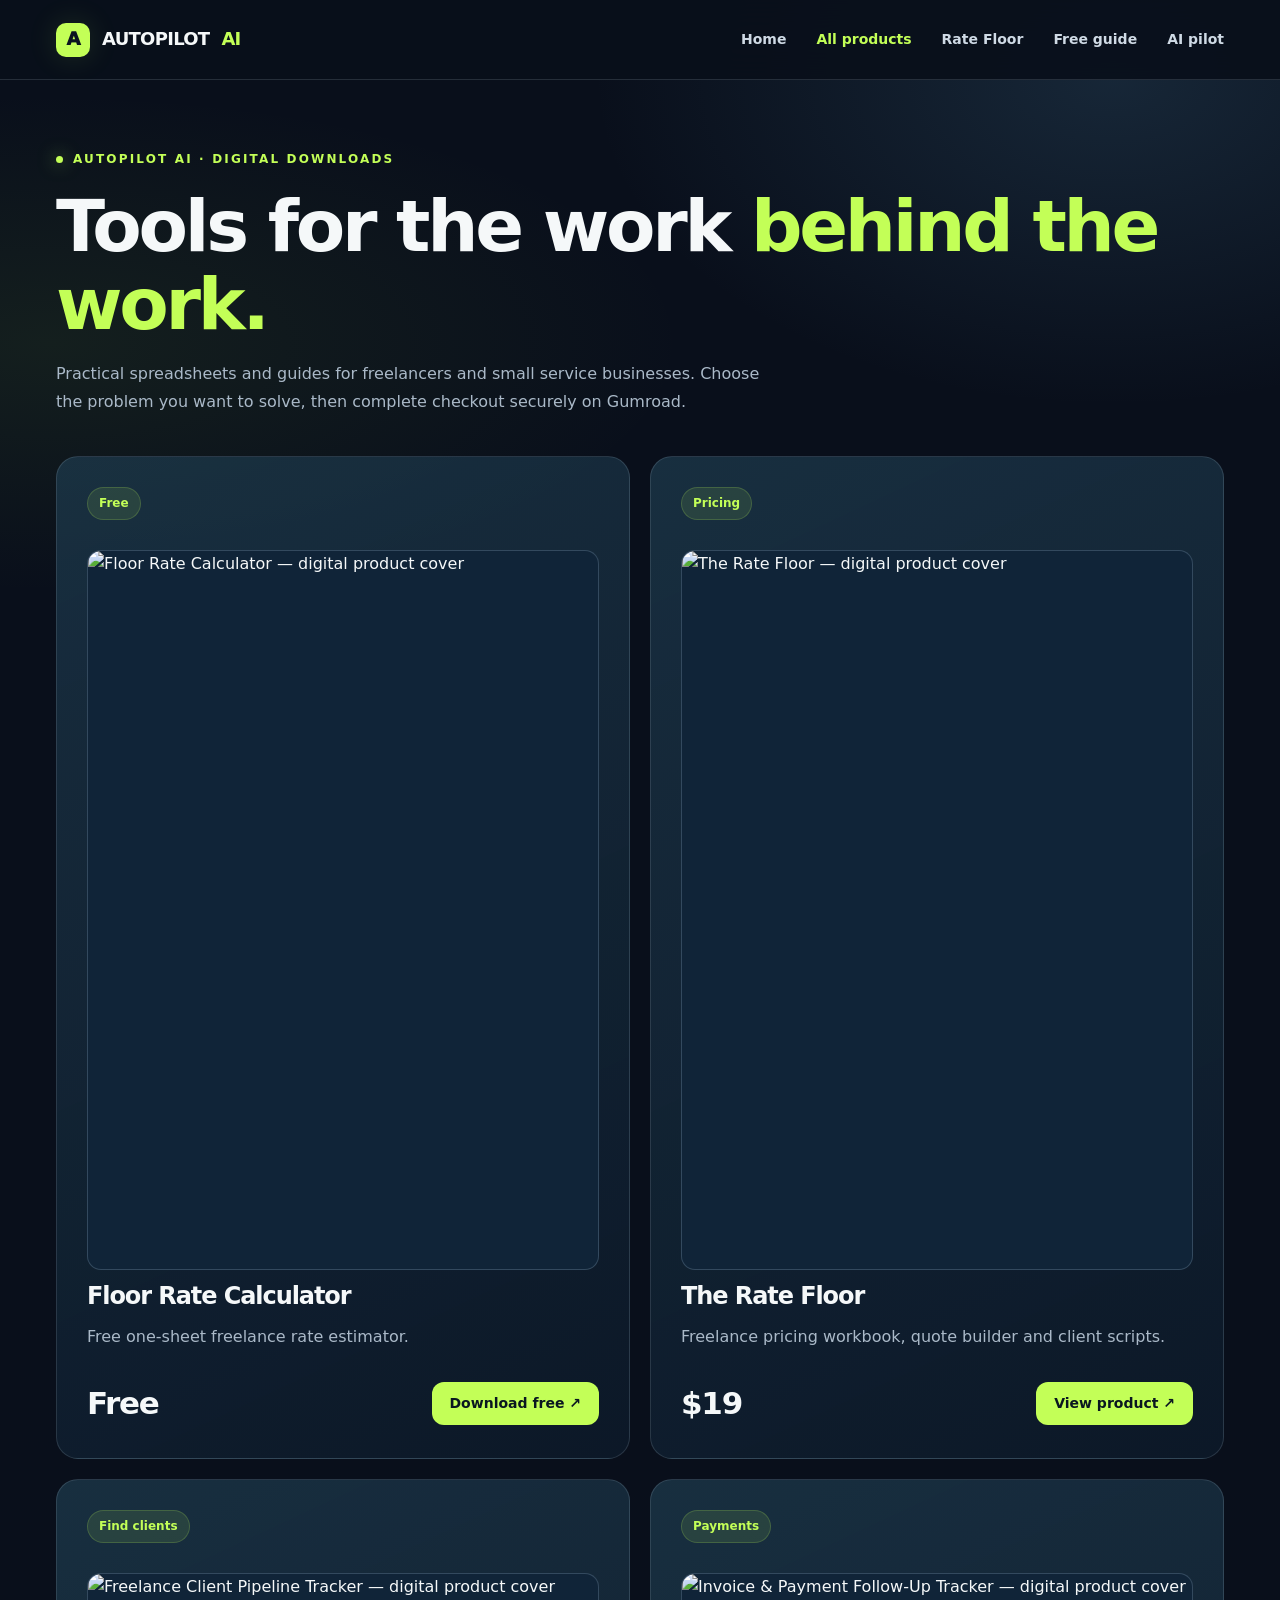
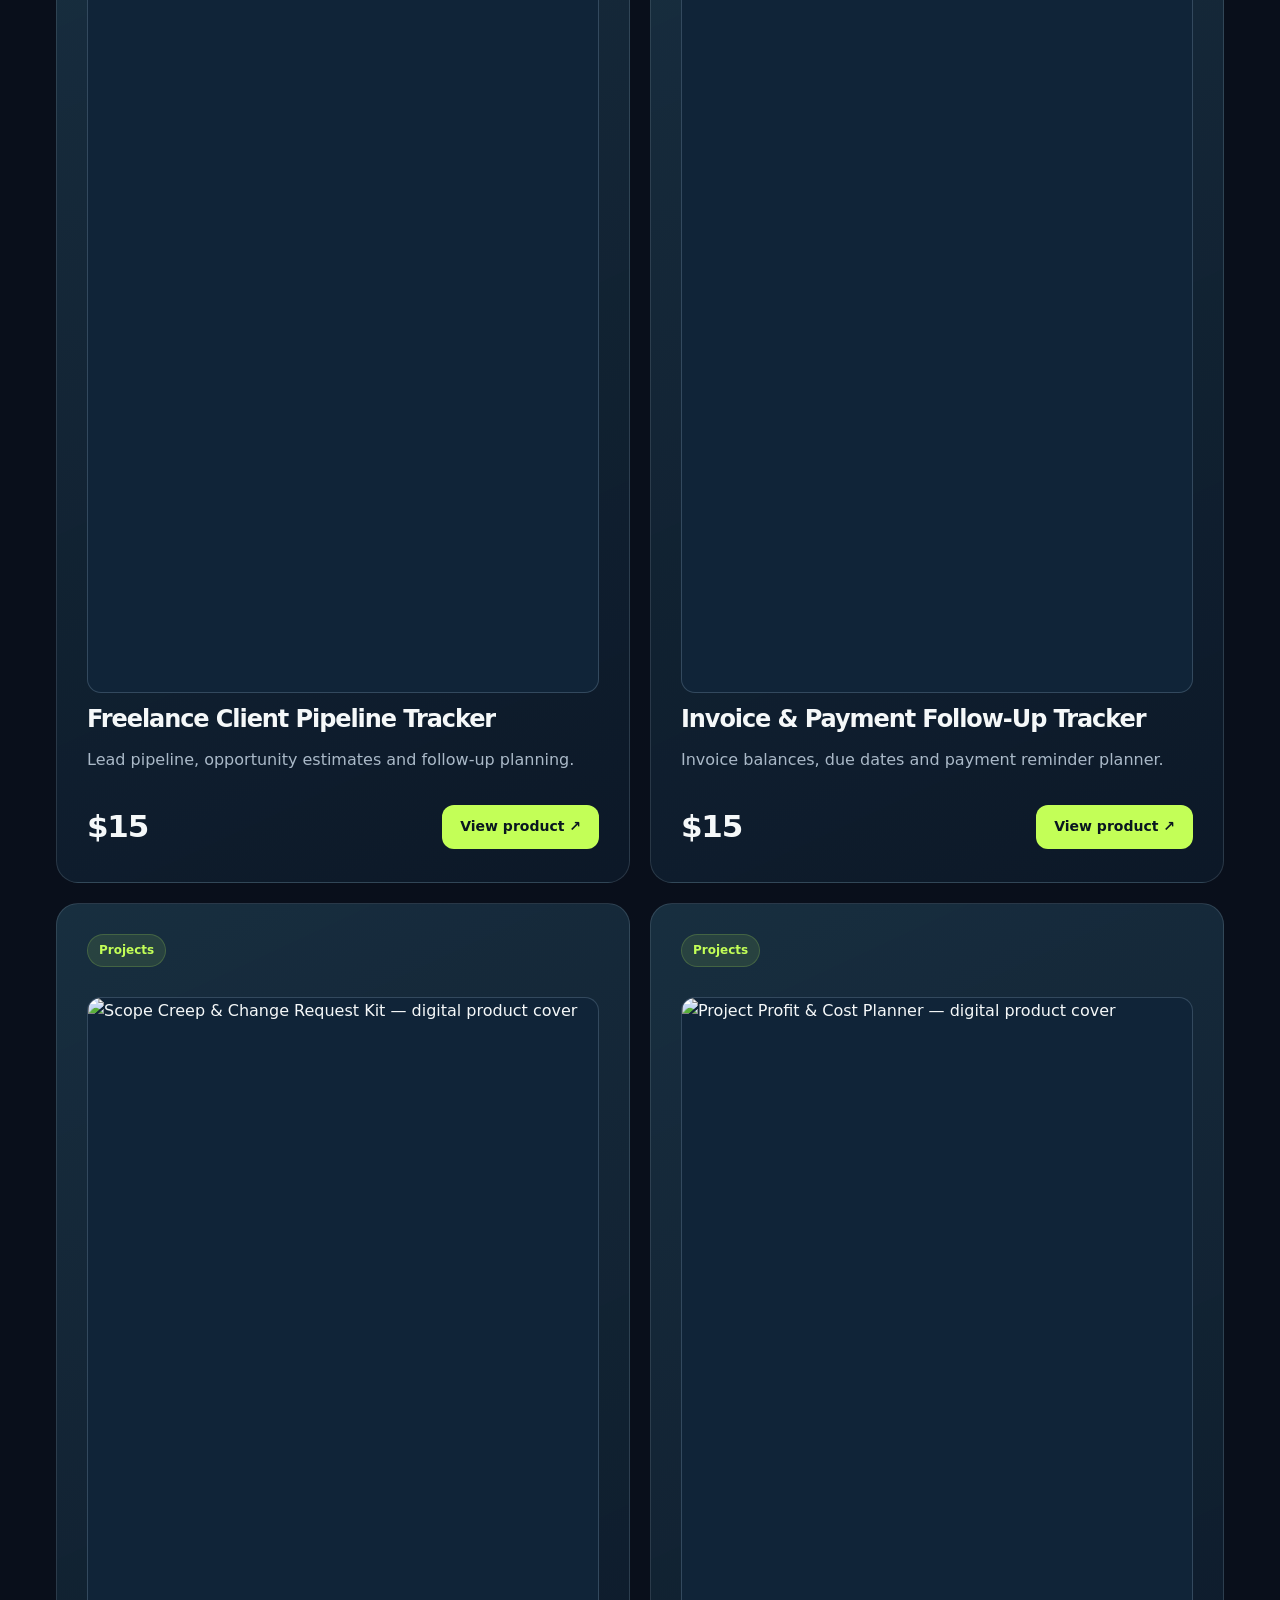
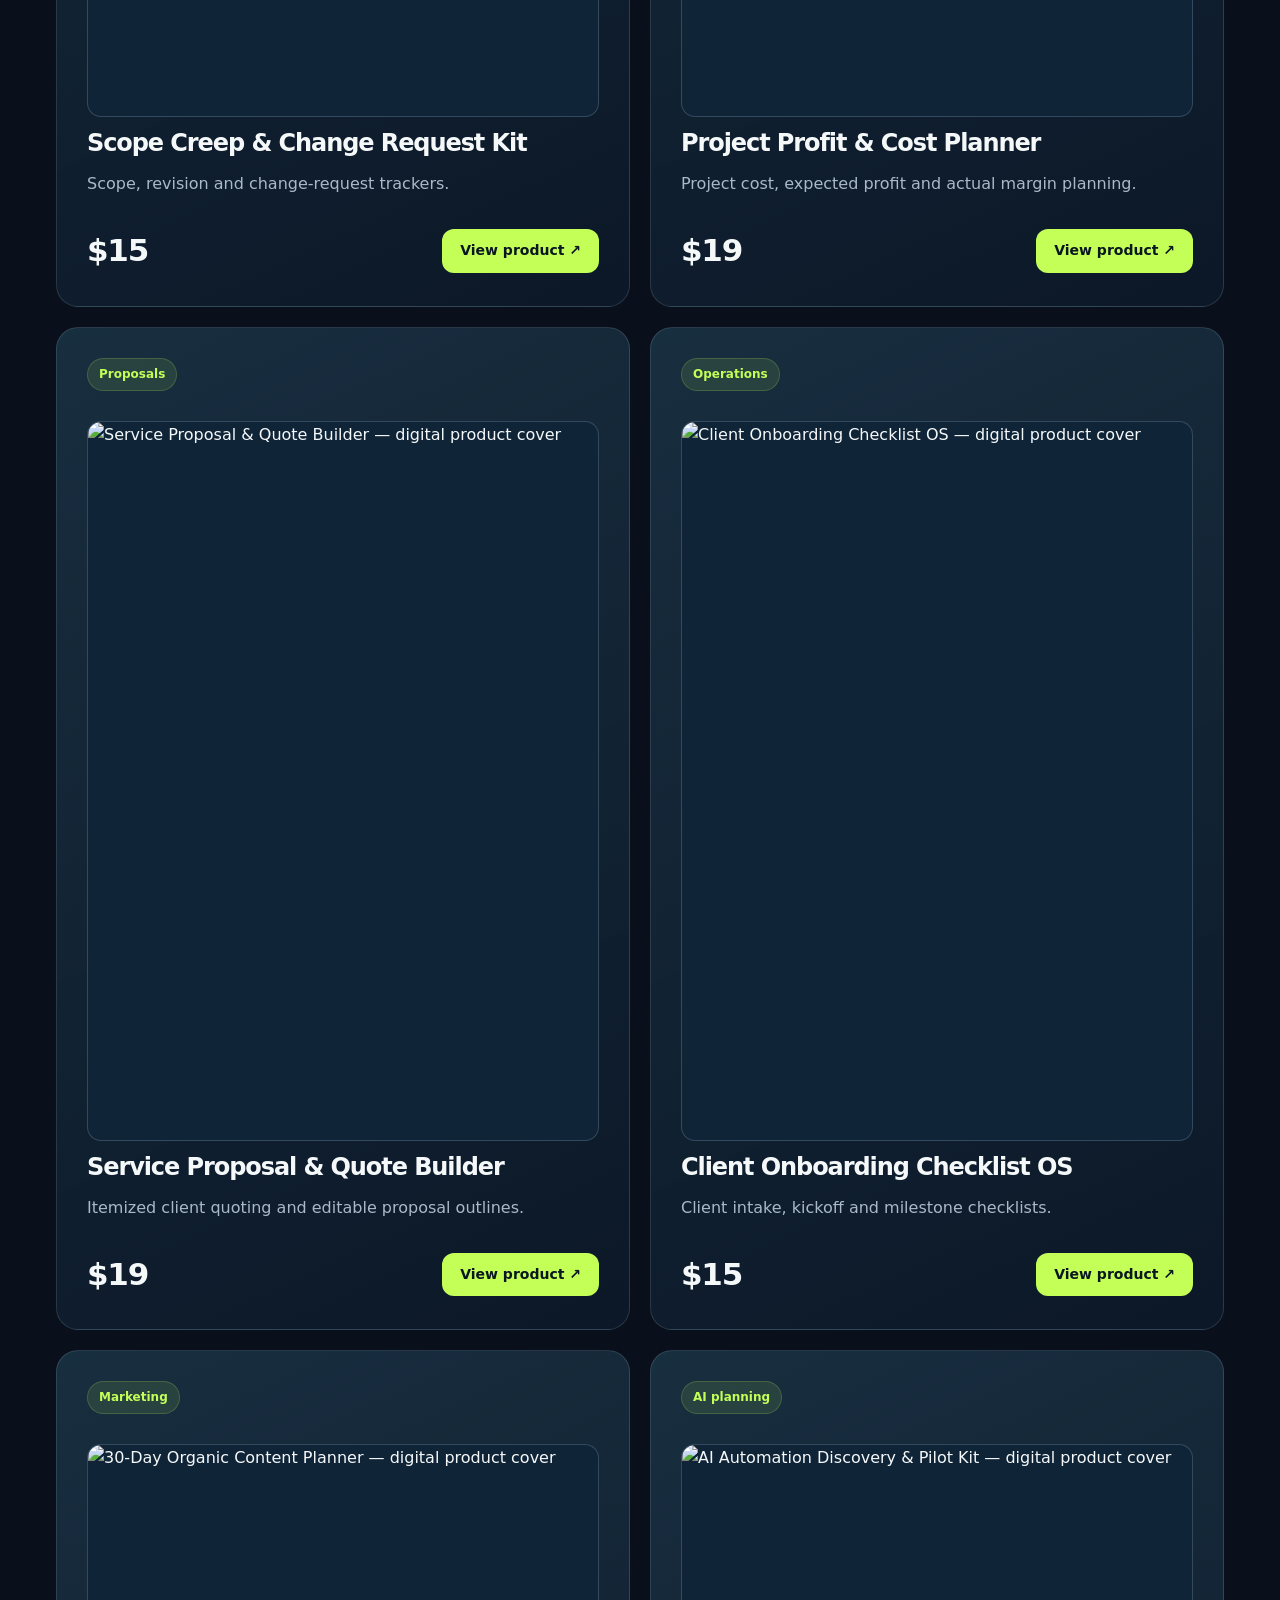
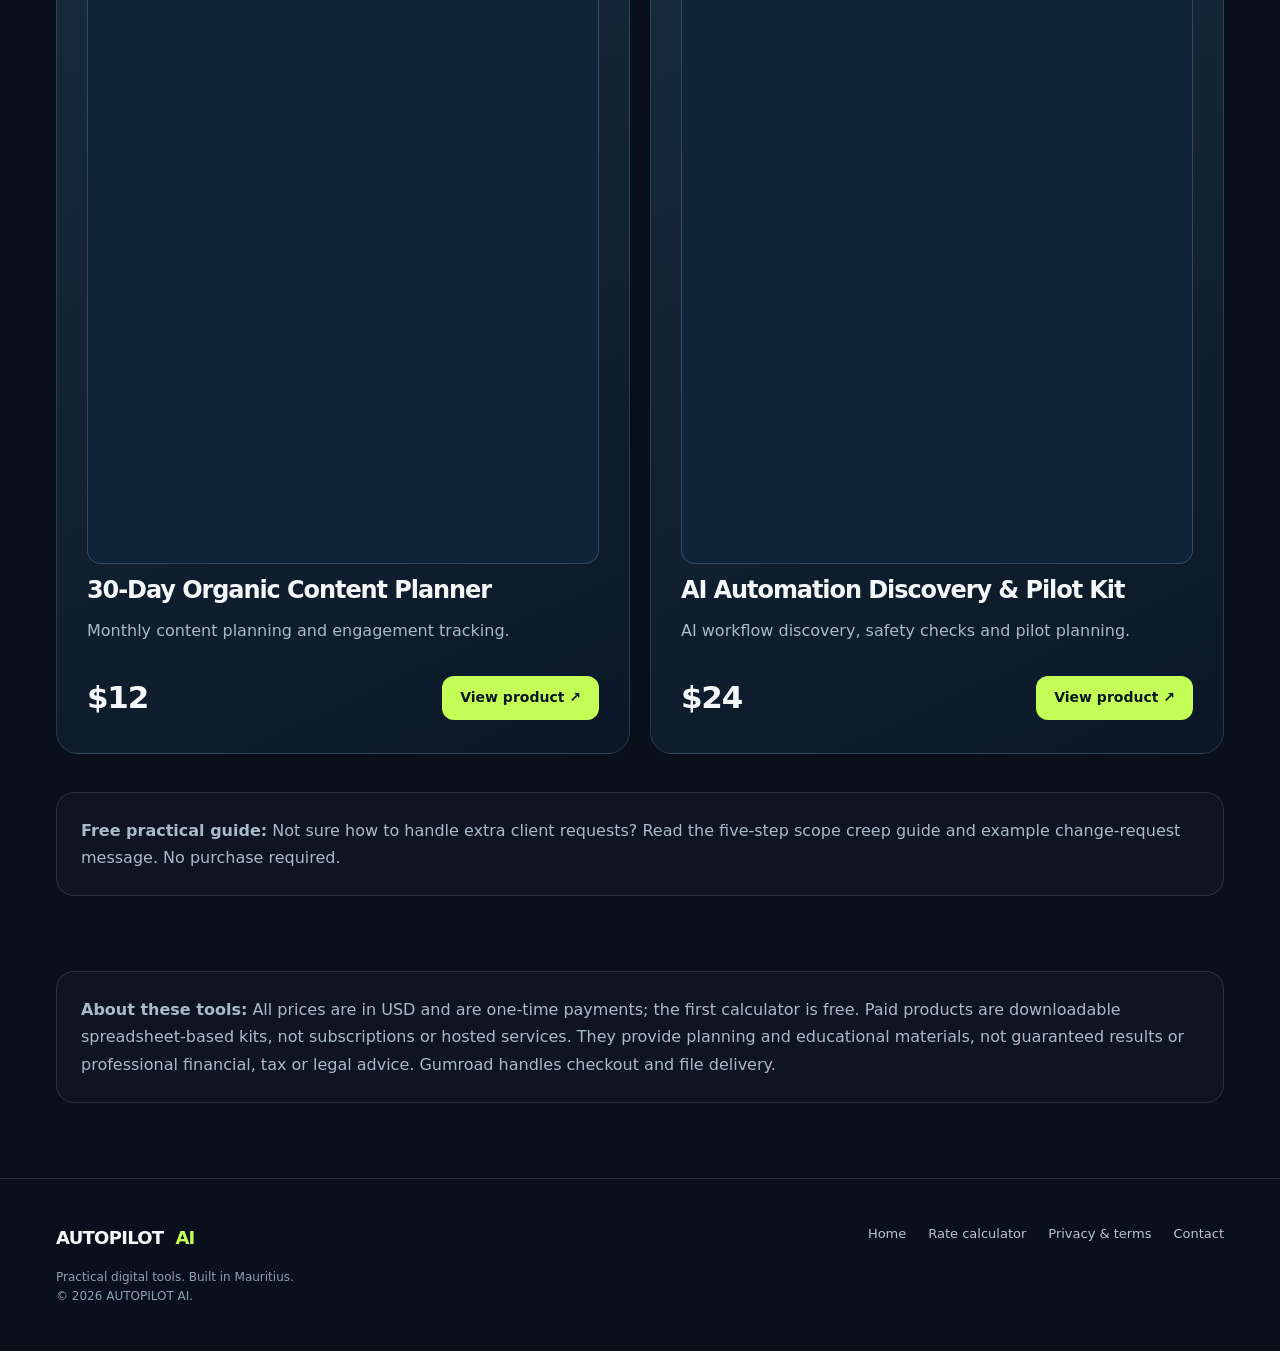
==== commit 78ccd0a3: "Kaizen: link useful free scope-creep guide from product catalog" ====
--- a/catalog.html
+++ b/catalog.html
@@ -26,6 +26,6 @@
 <article class="product-card"><span class="tag">Proposals</span><img class="catalog-cover" src="https://public-files.gumroad.com/ezbbbtdjakpmd4iqfpmgubnl88qb" alt="Service Proposal & Quote Builder — digital product cover" width="1280" height="720" loading="lazy" decoding="async"><h3>Service Proposal & Quote Builder</h3><p>Itemized client quoting and editable proposal outlines.</p><div class="card-bottom"><span class="price">$19</span><a href="https://suhailsonic4.gumroad.com/l/service-proposal-builder?utm_source=autopilotai&amp;utm_medium=website&amp;utm_campaign=catalog_launch&amp;utm_content=proposals" class="button button-primary button-sm" target="_blank" rel="noopener noreferrer">View product ↗</a></div></article>
 <article class="product-card"><span class="tag">Operations</span><img class="catalog-cover" src="https://public-files.gumroad.com/pb1th1f20b28wfq3h5l7rk0kr1eh" alt="Client Onboarding Checklist OS — digital product cover" width="1280" height="720" loading="lazy" decoding="async"><h3>Client Onboarding Checklist OS</h3><p>Client intake, kickoff and milestone checklists.</p><div class="card-bottom"><span class="price">$15</span><a href="https://suhailsonic4.gumroad.com/l/client-onboarding-checklist?utm_source=autopilotai&amp;utm_medium=website&amp;utm_campaign=catalog_launch&amp;utm_content=onboarding" class="button button-primary button-sm" target="_blank" rel="noopener noreferrer">View product ↗</a></div></article>
 <article class="product-card"><span class="tag">Marketing</span><img class="catalog-cover" src="https://public-files.gumroad.com/9gl22kcbz1egky747096386uvfj4" alt="30-Day Organic Content Planner — digital product cover" width="1280" height="720" loading="lazy" decoding="async"><h3>30-Day Organic Content Planner</h3><p>Monthly content planning and engagement tracking.</p><div class="card-bottom"><span class="price">$12</span><a href="https://suhailsonic4.gumroad.com/l/30-day-content-planner?utm_source=autopilotai&amp;utm_medium=website&amp;utm_campaign=catalog_launch&amp;utm_content=content" class="button button-primary button-sm" target="_blank" rel="noopener noreferrer">View product ↗</a></div></article>
-<article class="product-card"><span class="tag">AI planning</span><img class="catalog-cover" src="https://public-files.gumroad.com/geao9xeotp3vfj7zqi2lssbz6lbm" alt="AI Automation Discovery & Pilot Kit — digital product cover" width="1280" height="720" loading="lazy" decoding="async"><h3>AI Automation Discovery & Pilot Kit</h3><p>AI workflow discovery, safety checks and pilot planning.</p><div class="card-bottom"><span class="price">$24</span><a href="https://suhailsonic4.gumroad.com/l/ai-automation-discovery?utm_source=autopilotai&amp;utm_medium=website&amp;utm_campaign=catalog_launch&amp;utm_content=ai" class="button button-primary button-sm" target="_blank" rel="noopener noreferrer">View product ↗</a></div></article></div><div class="catalog-info"><strong>About these tools:</strong> All prices are in USD and are one-time payments; the first calculator is free. Paid products are downloadable spreadsheet-based kits, not subscriptions or hosted services. They provide planning and educational materials, not guaranteed results or professional financial, tax or legal advice. Gumroad handles checkout and file delivery.</div></div></section></main>
+<article class="product-card"><span class="tag">AI planning</span><img class="catalog-cover" src="https://public-files.gumroad.com/geao9xeotp3vfj7zqi2lssbz6lbm" alt="AI Automation Discovery & Pilot Kit — digital product cover" width="1280" height="720" loading="lazy" decoding="async"><h3>AI Automation Discovery & Pilot Kit</h3><p>AI workflow discovery, safety checks and pilot planning.</p><div class="card-bottom"><span class="price">$24</span><a href="https://suhailsonic4.gumroad.com/l/ai-automation-discovery?utm_source=autopilotai&amp;utm_medium=website&amp;utm_campaign=catalog_launch&amp;utm_content=ai" class="button button-primary button-sm" target="_blank" rel="noopener noreferrer">View product ↗</a></div></article></div><div class="catalog-info"><strong>Free practical guide:</strong> Not sure how to handle extra client requests? <a href="scope-creep-guide.html">Read the five-step scope creep guide and example change-request message</a>. No purchase required.</div><div class="catalog-info"><strong>About these tools:</strong> All prices are in USD and are one-time payments; the first calculator is free. Paid products are downloadable spreadsheet-based kits, not subscriptions or hosted services. They provide planning and educational materials, not guaranteed results or professional financial, tax or legal advice. Gumroad handles checkout and file delivery.</div></div></section></main>
 <footer class="footer"><div class="container footer-row"><div><a class="logo" href="index.html">AUTOPILOT<span class="lime">AI</span></a><p>Practical digital tools. Built in Mauritius.<br>© <span data-year>2026</span> AUTOPILOT AI.</p></div><div class="footer-nav"><a href="index.html">Home</a><a href="rate-floor.html">Rate calculator</a><a href="privacy.html">Privacy &amp; terms</a><a href="mailto:suhailsunder@gmail.com?subject=AUTOPILOT%20AI%20enquiry">Contact</a></div></div></footer>
 </body></html>
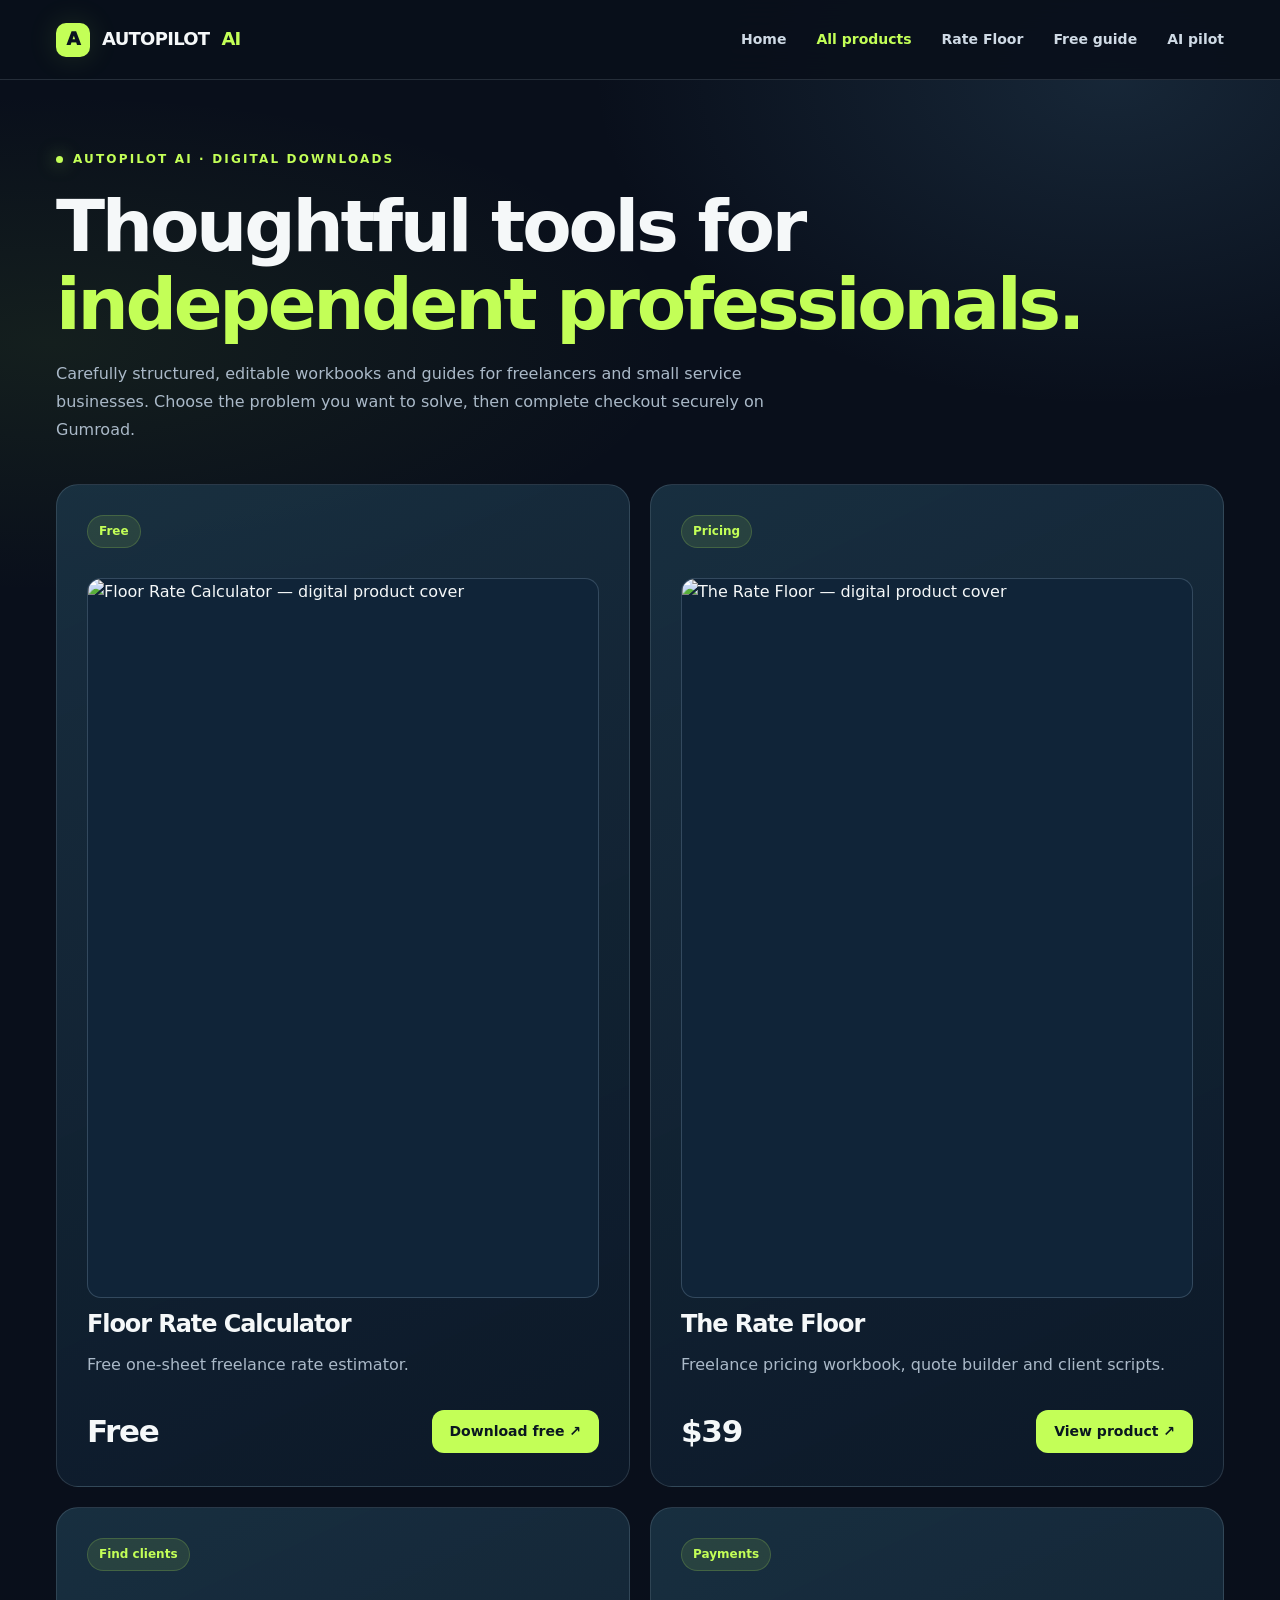
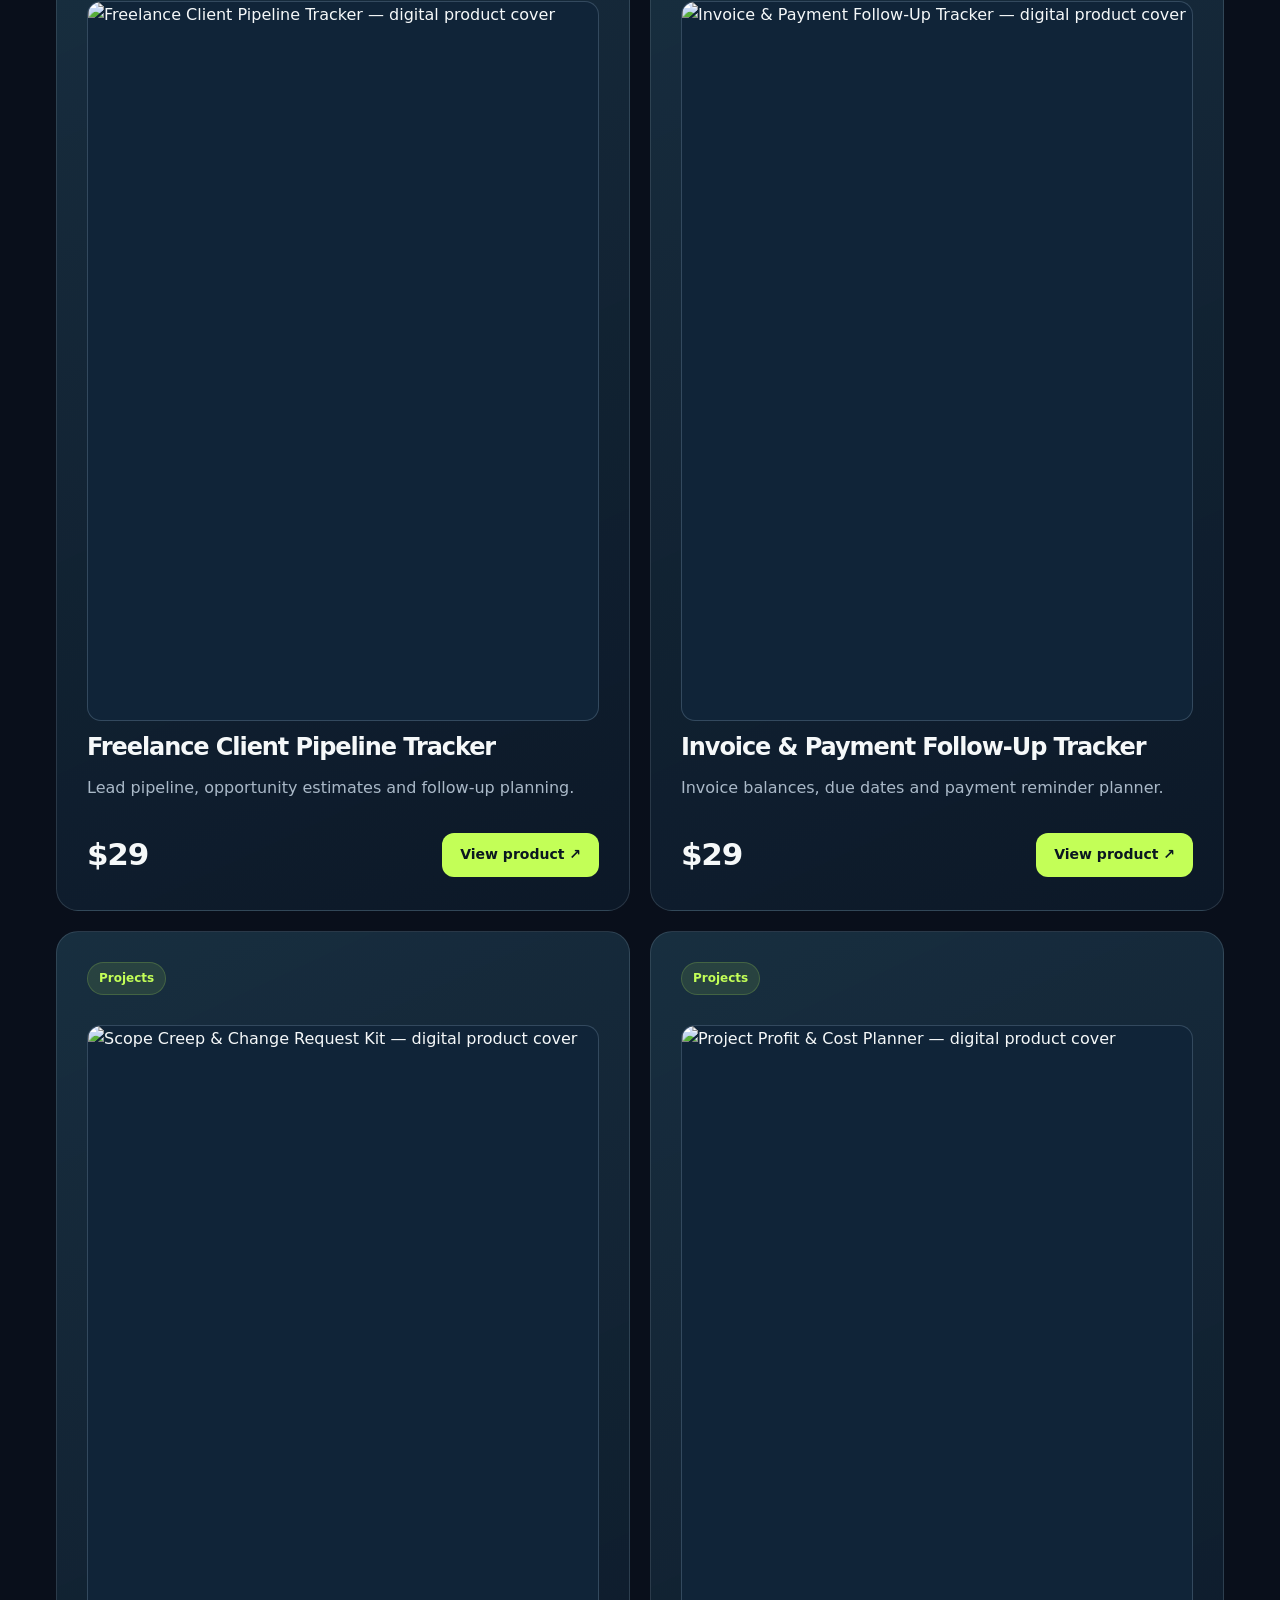
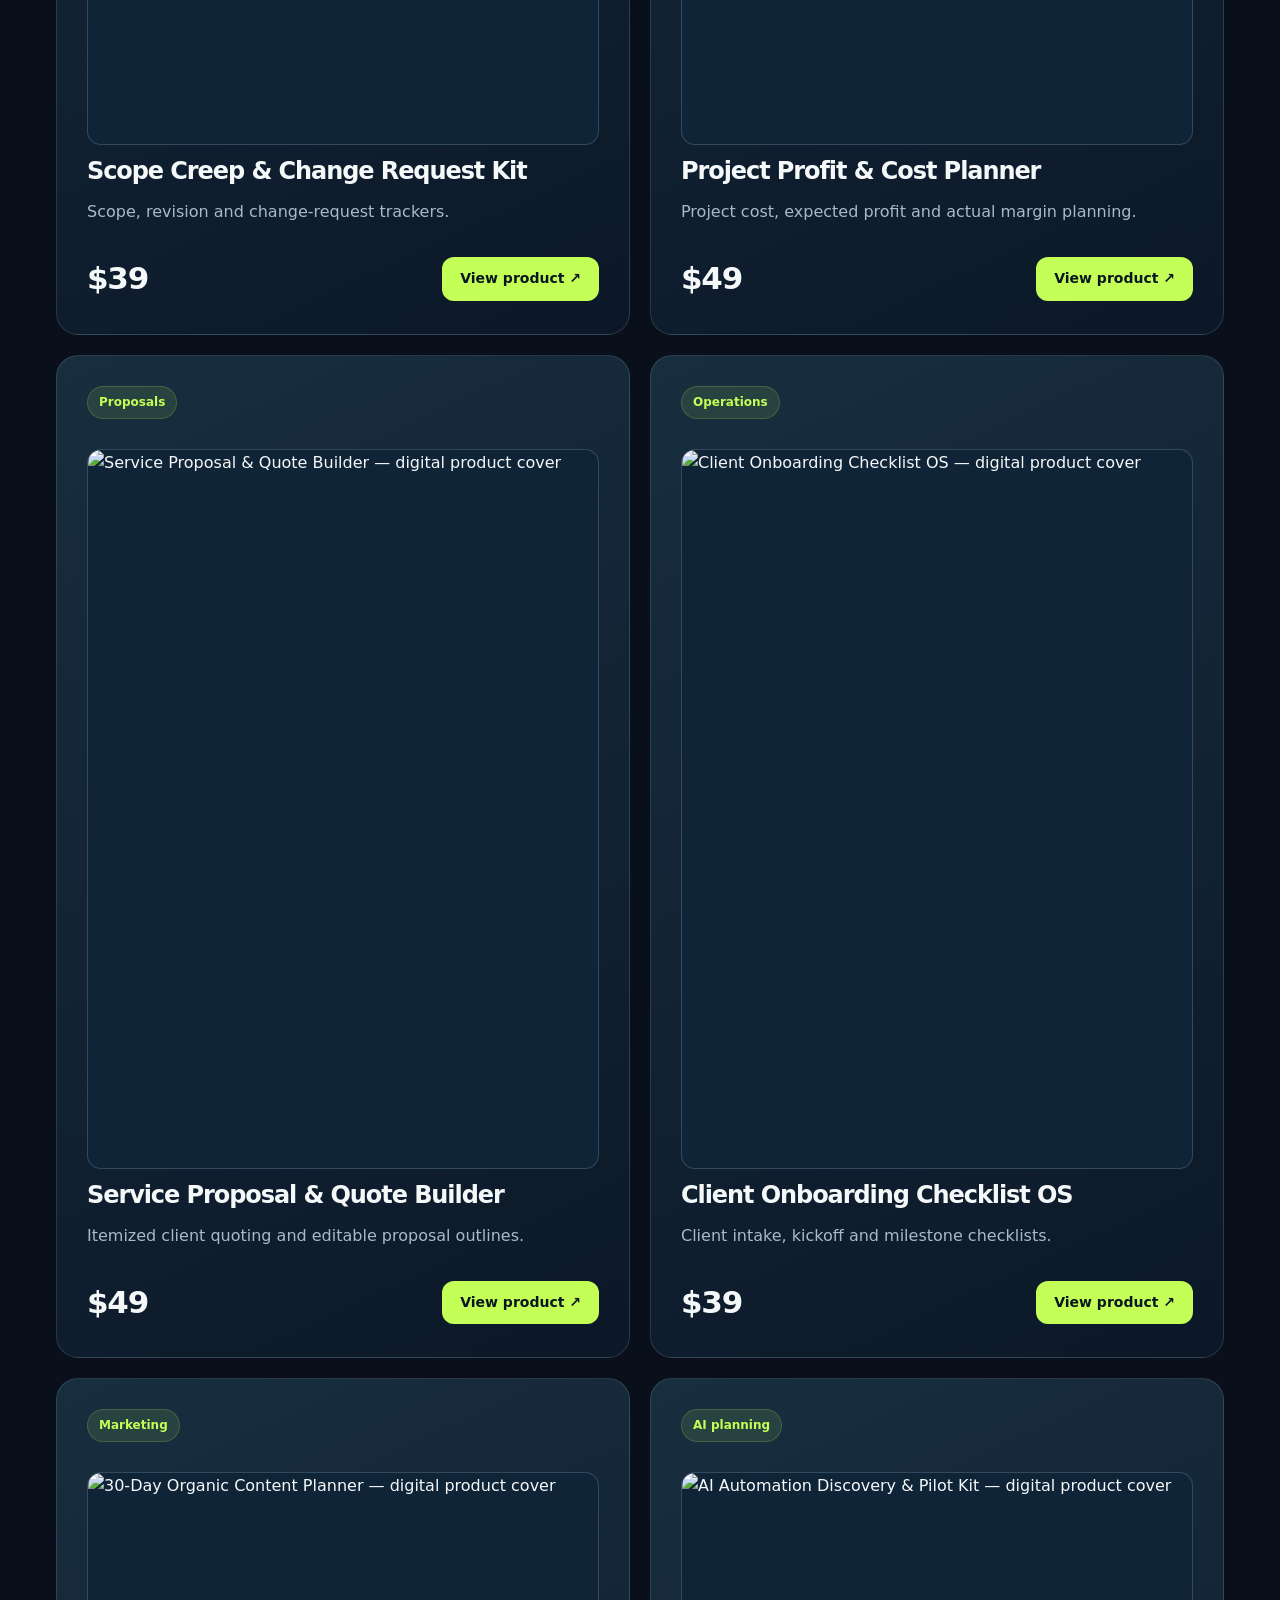
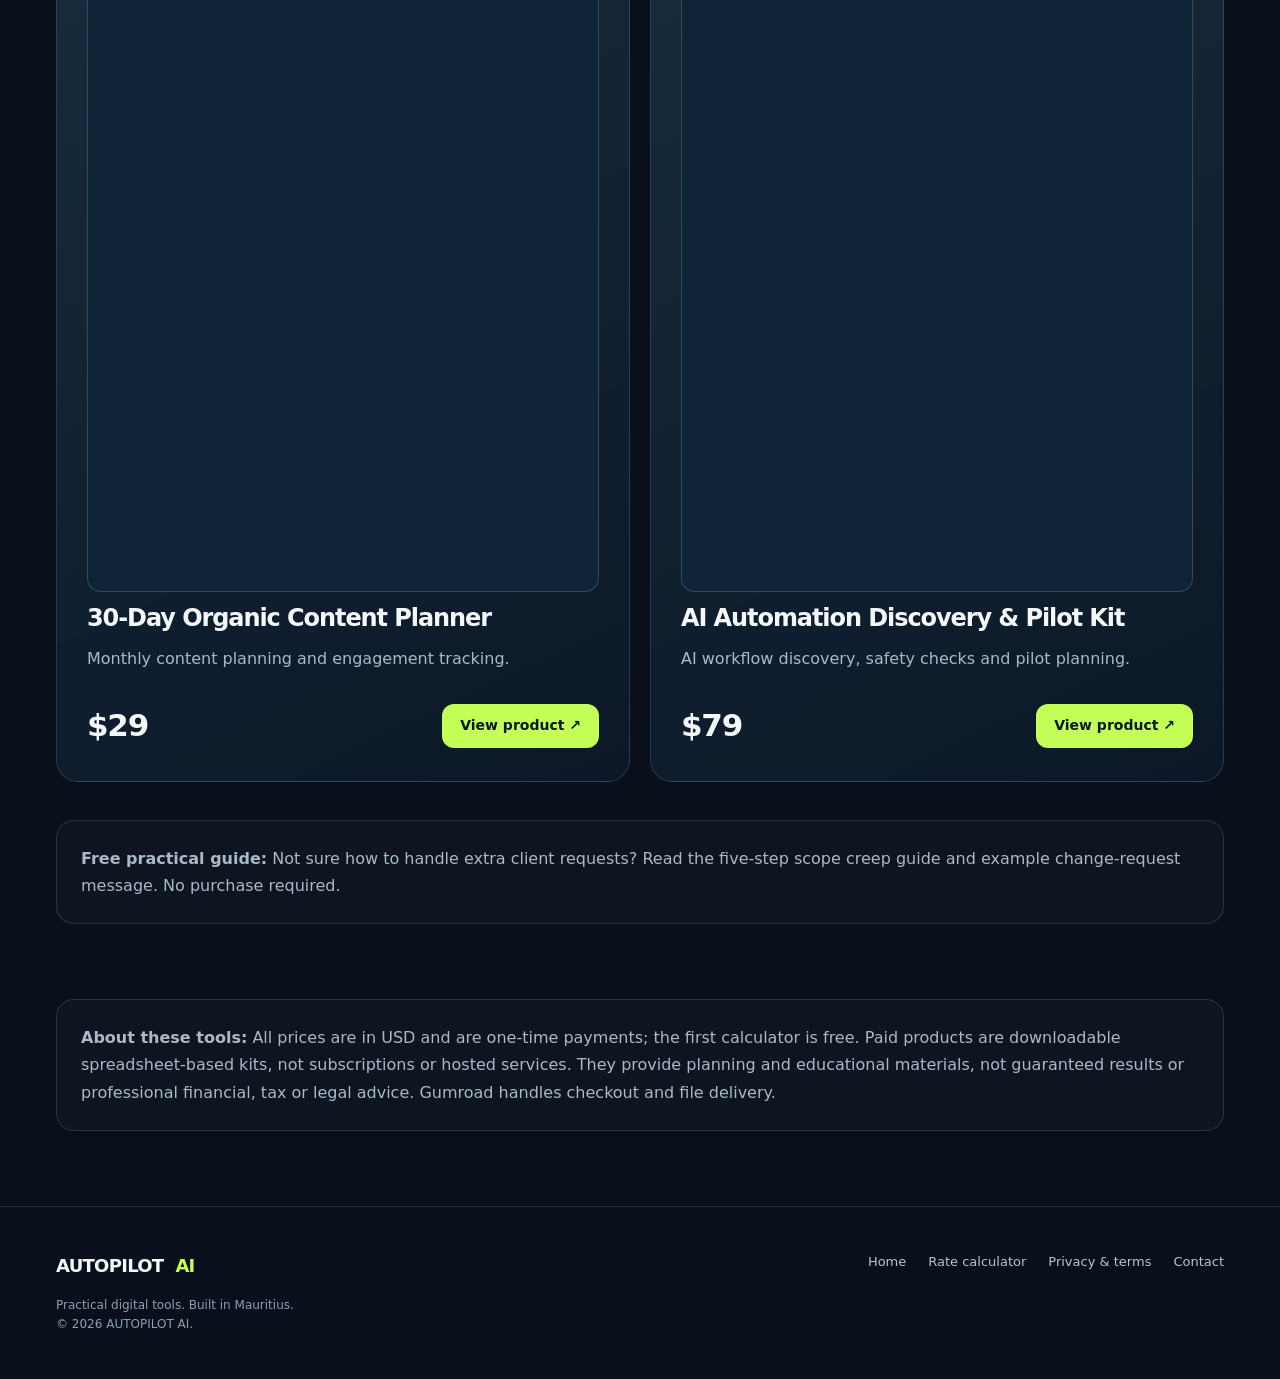
==== commit 6b49fd9a: "Premium positioning: align verified prices and refined visual styling" ====
--- a/catalog.html
+++ b/catalog.html
@@ -1,6 +1,6 @@
 <!doctype html>
 <html lang="en"><head><meta charset="utf-8"><meta name="viewport" content="width=device-width,initial-scale=1">
-<title>Digital Product Catalog | AUTOPILOT AI</title>
+<title>Professional Digital Toolkits | AUTOPILOT AI</title>
 <meta name="description" content="Explore 10 digital products for freelancers and service businesses: pricing, proposals, client trackers, invoices, content planning, and AI pilot discovery.">
 <meta name="theme-color" content="#090f1b"><meta property="og:type" content="website"><meta property="og:title" content="AUTOPILOT AI — Digital Product Catalog"><meta property="og:description" content="Editable spreadsheets and guides for independent professionals. One free product and nine paid tools."><meta property="og:url" content="https://autopilot-ai-site.onrender.com/catalog.html"><link rel="canonical" href="https://autopilot-ai-site.onrender.com/catalog.html">
 <link rel="icon" href="assets/favicon.svg" type="image/svg+xml"><link rel="stylesheet" href="styles.css">
@@ -16,16 +16,16 @@
 </style>
 <script type="application/ld+json">{"@context":"https://schema.org","@type":"CollectionPage","name":"AUTOPILOT AI Digital Product Catalog","url":"https://autopilot-ai-site.onrender.com/catalog.html","mainEntity":{"@type":"ItemList","itemListElement":[{"@type":"ListItem","position":1,"name":"Floor Rate Calculator","url":"https://suhailsonic4.gumroad.com/l/floor-rate-calculator"},{"@type":"ListItem","position":2,"name":"The Rate Floor","url":"https://suhailsonic4.gumroad.com/l/the-rate-floor"},{"@type":"ListItem","position":3,"name":"Freelance Client Pipeline Tracker","url":"https://suhailsonic4.gumroad.com/l/freelance-client-pipeline"},{"@type":"ListItem","position":4,"name":"Invoice & Payment Follow-Up Tracker","url":"https://suhailsonic4.gumroad.com/l/invoice-payment-tracker"},{"@type":"ListItem","position":5,"name":"Scope Creep & Change Request Kit","url":"https://suhailsonic4.gumroad.com/l/scope-creep-change-requests"},{"@type":"ListItem","position":6,"name":"Project Profit & Cost Planner","url":"https://suhailsonic4.gumroad.com/l/project-profit-planner"},{"@type":"ListItem","position":7,"name":"Service Proposal & Quote Builder","url":"https://suhailsonic4.gumroad.com/l/service-proposal-builder"},{"@type":"ListItem","position":8,"name":"Client Onboarding Checklist OS","url":"https://suhailsonic4.gumroad.com/l/client-onboarding-checklist"},{"@type":"ListItem","position":9,"name":"30-Day Organic Content Planner","url":"https://suhailsonic4.gumroad.com/l/30-day-content-planner"},{"@type":"ListItem","position":10,"name":"AI Automation Discovery & Pilot Kit","url":"https://suhailsonic4.gumroad.com/l/ai-automation-discovery"}]}}</script></head><body>
 <header class="nav-wrap"><nav class="nav container" aria-label="Main navigation"><a class="logo" href="index.html"><span class="logo-symbol" aria-hidden="true">A</span>AUTOPILOT<span class="lime">AI</span></a><button class="nav-menu" data-menu-button aria-label="Toggle navigation" aria-expanded="false" aria-controls="navigation">☰ Menu</button><div class="nav-links" id="navigation" data-nav-links><a href="index.html">Home</a><a href="catalog.html" aria-current="page">All products</a><a href="rate-floor.html">Rate Floor</a><a href="freelance-hourly-rate-guide.html">Free guide</a><a href="feedback-manager.html">AI pilot</a></div></nav></header>
-<main><section class="catalog-head"><div class="container"><span class="eyebrow">AUTOPILOT AI · Digital downloads</span><h1>Tools for the work <span class="lime">behind the work.</span></h1><p>Practical spreadsheets and guides for freelancers and small service businesses. Choose the problem you want to solve, then complete checkout securely on Gumroad.</p></div></section>
+<main><section class="catalog-head"><div class="container"><span class="eyebrow">AUTOPILOT AI · Digital downloads</span><h1>Thoughtful tools for <span class="lime">independent professionals.</span></h1><p>Carefully structured, editable workbooks and guides for freelancers and small service businesses. Choose the problem you want to solve, then complete checkout securely on Gumroad.</p></div></section>
 <section><div class="container"><div class="catalog-grid"><article class="product-card"><span class="tag">Free</span><img class="catalog-cover" src="https://public-files.gumroad.com/2afy7wl9ck0fuq2e0m0f7pj7s9gk" alt="Floor Rate Calculator — digital product cover" width="1280" height="720" loading="lazy" decoding="async"><h3>Floor Rate Calculator</h3><p>Free one-sheet freelance rate estimator.</p><div class="card-bottom"><span class="price">Free</span><a href="https://suhailsonic4.gumroad.com/l/floor-rate-calculator?utm_source=autopilotai&amp;utm_medium=website&amp;utm_campaign=catalog_launch&amp;utm_content=free" class="button button-primary button-sm" target="_blank" rel="noopener noreferrer">Download free ↗</a></div></article>
-<article class="product-card"><span class="tag">Pricing</span><img class="catalog-cover" src="https://public-files.gumroad.com/9pat2enwmlwubpyuks0jd1e34m5k" alt="The Rate Floor — digital product cover" width="1280" height="720" loading="lazy" decoding="async"><h3>The Rate Floor</h3><p>Freelance pricing workbook, quote builder and client scripts.</p><div class="card-bottom"><span class="price">$19</span><a href="https://suhailsonic4.gumroad.com/l/the-rate-floor?utm_source=autopilotai&amp;utm_medium=website&amp;utm_campaign=catalog_launch&amp;utm_content=rate-floor" class="button button-primary button-sm" target="_blank" rel="noopener noreferrer">View product ↗</a></div></article>
-<article class="product-card"><span class="tag">Find clients</span><img class="catalog-cover" src="https://public-files.gumroad.com/wsz8oksgnn61ke1u2ao3idgkt5fd" alt="Freelance Client Pipeline Tracker — digital product cover" width="1280" height="720" loading="lazy" decoding="async"><h3>Freelance Client Pipeline Tracker</h3><p>Lead pipeline, opportunity estimates and follow-up planning.</p><div class="card-bottom"><span class="price">$15</span><a href="https://suhailsonic4.gumroad.com/l/freelance-client-pipeline?utm_source=autopilotai&amp;utm_medium=website&amp;utm_campaign=catalog_launch&amp;utm_content=pipeline" class="button button-primary button-sm" target="_blank" rel="noopener noreferrer">View product ↗</a></div></article>
-<article class="product-card"><span class="tag">Payments</span><img class="catalog-cover" src="https://public-files.gumroad.com/l6hw0ky0nj4zcyp96zqwrl1jrxl8" alt="Invoice & Payment Follow-Up Tracker — digital product cover" width="1280" height="720" loading="lazy" decoding="async"><h3>Invoice & Payment Follow-Up Tracker</h3><p>Invoice balances, due dates and payment reminder planner.</p><div class="card-bottom"><span class="price">$15</span><a href="https://suhailsonic4.gumroad.com/l/invoice-payment-tracker?utm_source=autopilotai&amp;utm_medium=website&amp;utm_campaign=catalog_launch&amp;utm_content=invoice" class="button button-primary button-sm" target="_blank" rel="noopener noreferrer">View product ↗</a></div></article>
-<article class="product-card"><span class="tag">Projects</span><img class="catalog-cover" src="https://public-files.gumroad.com/owbktyod5rhv4q36vc1pz0uhtipa" alt="Scope Creep & Change Request Kit — digital product cover" width="1280" height="720" loading="lazy" decoding="async"><h3>Scope Creep & Change Request Kit</h3><p>Scope, revision and change-request trackers.</p><div class="card-bottom"><span class="price">$15</span><a href="https://suhailsonic4.gumroad.com/l/scope-creep-change-requests?utm_source=autopilotai&amp;utm_medium=website&amp;utm_campaign=catalog_launch&amp;utm_content=scope" class="button button-primary button-sm" target="_blank" rel="noopener noreferrer">View product ↗</a></div></article>
-<article class="product-card"><span class="tag">Projects</span><img class="catalog-cover" src="https://public-files.gumroad.com/rnn4ltg0hd2jtuy6x8v487lx8qht" alt="Project Profit & Cost Planner — digital product cover" width="1280" height="720" loading="lazy" decoding="async"><h3>Project Profit & Cost Planner</h3><p>Project cost, expected profit and actual margin planning.</p><div class="card-bottom"><span class="price">$19</span><a href="https://suhailsonic4.gumroad.com/l/project-profit-planner?utm_source=autopilotai&amp;utm_medium=website&amp;utm_campaign=catalog_launch&amp;utm_content=profit" class="button button-primary button-sm" target="_blank" rel="noopener noreferrer">View product ↗</a></div></article>
-<article class="product-card"><span class="tag">Proposals</span><img class="catalog-cover" src="https://public-files.gumroad.com/ezbbbtdjakpmd4iqfpmgubnl88qb" alt="Service Proposal & Quote Builder — digital product cover" width="1280" height="720" loading="lazy" decoding="async"><h3>Service Proposal & Quote Builder</h3><p>Itemized client quoting and editable proposal outlines.</p><div class="card-bottom"><span class="price">$19</span><a href="https://suhailsonic4.gumroad.com/l/service-proposal-builder?utm_source=autopilotai&amp;utm_medium=website&amp;utm_campaign=catalog_launch&amp;utm_content=proposals" class="button button-primary button-sm" target="_blank" rel="noopener noreferrer">View product ↗</a></div></article>
-<article class="product-card"><span class="tag">Operations</span><img class="catalog-cover" src="https://public-files.gumroad.com/pb1th1f20b28wfq3h5l7rk0kr1eh" alt="Client Onboarding Checklist OS — digital product cover" width="1280" height="720" loading="lazy" decoding="async"><h3>Client Onboarding Checklist OS</h3><p>Client intake, kickoff and milestone checklists.</p><div class="card-bottom"><span class="price">$15</span><a href="https://suhailsonic4.gumroad.com/l/client-onboarding-checklist?utm_source=autopilotai&amp;utm_medium=website&amp;utm_campaign=catalog_launch&amp;utm_content=onboarding" class="button button-primary button-sm" target="_blank" rel="noopener noreferrer">View product ↗</a></div></article>
-<article class="product-card"><span class="tag">Marketing</span><img class="catalog-cover" src="https://public-files.gumroad.com/9gl22kcbz1egky747096386uvfj4" alt="30-Day Organic Content Planner — digital product cover" width="1280" height="720" loading="lazy" decoding="async"><h3>30-Day Organic Content Planner</h3><p>Monthly content planning and engagement tracking.</p><div class="card-bottom"><span class="price">$12</span><a href="https://suhailsonic4.gumroad.com/l/30-day-content-planner?utm_source=autopilotai&amp;utm_medium=website&amp;utm_campaign=catalog_launch&amp;utm_content=content" class="button button-primary button-sm" target="_blank" rel="noopener noreferrer">View product ↗</a></div></article>
-<article class="product-card"><span class="tag">AI planning</span><img class="catalog-cover" src="https://public-files.gumroad.com/geao9xeotp3vfj7zqi2lssbz6lbm" alt="AI Automation Discovery & Pilot Kit — digital product cover" width="1280" height="720" loading="lazy" decoding="async"><h3>AI Automation Discovery & Pilot Kit</h3><p>AI workflow discovery, safety checks and pilot planning.</p><div class="card-bottom"><span class="price">$24</span><a href="https://suhailsonic4.gumroad.com/l/ai-automation-discovery?utm_source=autopilotai&amp;utm_medium=website&amp;utm_campaign=catalog_launch&amp;utm_content=ai" class="button button-primary button-sm" target="_blank" rel="noopener noreferrer">View product ↗</a></div></article></div><div class="catalog-info"><strong>Free practical guide:</strong> Not sure how to handle extra client requests? <a href="scope-creep-guide.html">Read the five-step scope creep guide and example change-request message</a>. No purchase required.</div><div class="catalog-info"><strong>About these tools:</strong> All prices are in USD and are one-time payments; the first calculator is free. Paid products are downloadable spreadsheet-based kits, not subscriptions or hosted services. They provide planning and educational materials, not guaranteed results or professional financial, tax or legal advice. Gumroad handles checkout and file delivery.</div></div></section></main>
+<article class="product-card"><span class="tag">Pricing</span><img class="catalog-cover" src="https://public-files.gumroad.com/9pat2enwmlwubpyuks0jd1e34m5k" alt="The Rate Floor — digital product cover" width="1280" height="720" loading="lazy" decoding="async"><h3>The Rate Floor</h3><p>Freelance pricing workbook, quote builder and client scripts.</p><div class="card-bottom"><span class="price">$39</span><a href="https://suhailsonic4.gumroad.com/l/the-rate-floor?utm_source=autopilotai&amp;utm_medium=website&amp;utm_campaign=catalog_launch&amp;utm_content=rate-floor" class="button button-primary button-sm" target="_blank" rel="noopener noreferrer">View product ↗</a></div></article>
+<article class="product-card"><span class="tag">Find clients</span><img class="catalog-cover" src="https://public-files.gumroad.com/wsz8oksgnn61ke1u2ao3idgkt5fd" alt="Freelance Client Pipeline Tracker — digital product cover" width="1280" height="720" loading="lazy" decoding="async"><h3>Freelance Client Pipeline Tracker</h3><p>Lead pipeline, opportunity estimates and follow-up planning.</p><div class="card-bottom"><span class="price">$29</span><a href="https://suhailsonic4.gumroad.com/l/freelance-client-pipeline?utm_source=autopilotai&amp;utm_medium=website&amp;utm_campaign=catalog_launch&amp;utm_content=pipeline" class="button button-primary button-sm" target="_blank" rel="noopener noreferrer">View product ↗</a></div></article>
+<article class="product-card"><span class="tag">Payments</span><img class="catalog-cover" src="https://public-files.gumroad.com/l6hw0ky0nj4zcyp96zqwrl1jrxl8" alt="Invoice & Payment Follow-Up Tracker — digital product cover" width="1280" height="720" loading="lazy" decoding="async"><h3>Invoice & Payment Follow-Up Tracker</h3><p>Invoice balances, due dates and payment reminder planner.</p><div class="card-bottom"><span class="price">$29</span><a href="https://suhailsonic4.gumroad.com/l/invoice-payment-tracker?utm_source=autopilotai&amp;utm_medium=website&amp;utm_campaign=catalog_launch&amp;utm_content=invoice" class="button button-primary button-sm" target="_blank" rel="noopener noreferrer">View product ↗</a></div></article>
+<article class="product-card"><span class="tag">Projects</span><img class="catalog-cover" src="https://public-files.gumroad.com/owbktyod5rhv4q36vc1pz0uhtipa" alt="Scope Creep & Change Request Kit — digital product cover" width="1280" height="720" loading="lazy" decoding="async"><h3>Scope Creep & Change Request Kit</h3><p>Scope, revision and change-request trackers.</p><div class="card-bottom"><span class="price">$39</span><a href="https://suhailsonic4.gumroad.com/l/scope-creep-change-requests?utm_source=autopilotai&amp;utm_medium=website&amp;utm_campaign=catalog_launch&amp;utm_content=scope" class="button button-primary button-sm" target="_blank" rel="noopener noreferrer">View product ↗</a></div></article>
+<article class="product-card"><span class="tag">Projects</span><img class="catalog-cover" src="https://public-files.gumroad.com/rnn4ltg0hd2jtuy6x8v487lx8qht" alt="Project Profit & Cost Planner — digital product cover" width="1280" height="720" loading="lazy" decoding="async"><h3>Project Profit & Cost Planner</h3><p>Project cost, expected profit and actual margin planning.</p><div class="card-bottom"><span class="price">$49</span><a href="https://suhailsonic4.gumroad.com/l/project-profit-planner?utm_source=autopilotai&amp;utm_medium=website&amp;utm_campaign=catalog_launch&amp;utm_content=profit" class="button button-primary button-sm" target="_blank" rel="noopener noreferrer">View product ↗</a></div></article>
+<article class="product-card"><span class="tag">Proposals</span><img class="catalog-cover" src="https://public-files.gumroad.com/ezbbbtdjakpmd4iqfpmgubnl88qb" alt="Service Proposal & Quote Builder — digital product cover" width="1280" height="720" loading="lazy" decoding="async"><h3>Service Proposal & Quote Builder</h3><p>Itemized client quoting and editable proposal outlines.</p><div class="card-bottom"><span class="price">$49</span><a href="https://suhailsonic4.gumroad.com/l/service-proposal-builder?utm_source=autopilotai&amp;utm_medium=website&amp;utm_campaign=catalog_launch&amp;utm_content=proposals" class="button button-primary button-sm" target="_blank" rel="noopener noreferrer">View product ↗</a></div></article>
+<article class="product-card"><span class="tag">Operations</span><img class="catalog-cover" src="https://public-files.gumroad.com/pb1th1f20b28wfq3h5l7rk0kr1eh" alt="Client Onboarding Checklist OS — digital product cover" width="1280" height="720" loading="lazy" decoding="async"><h3>Client Onboarding Checklist OS</h3><p>Client intake, kickoff and milestone checklists.</p><div class="card-bottom"><span class="price">$39</span><a href="https://suhailsonic4.gumroad.com/l/client-onboarding-checklist?utm_source=autopilotai&amp;utm_medium=website&amp;utm_campaign=catalog_launch&amp;utm_content=onboarding" class="button button-primary button-sm" target="_blank" rel="noopener noreferrer">View product ↗</a></div></article>
+<article class="product-card"><span class="tag">Marketing</span><img class="catalog-cover" src="https://public-files.gumroad.com/9gl22kcbz1egky747096386uvfj4" alt="30-Day Organic Content Planner — digital product cover" width="1280" height="720" loading="lazy" decoding="async"><h3>30-Day Organic Content Planner</h3><p>Monthly content planning and engagement tracking.</p><div class="card-bottom"><span class="price">$29</span><a href="https://suhailsonic4.gumroad.com/l/30-day-content-planner?utm_source=autopilotai&amp;utm_medium=website&amp;utm_campaign=catalog_launch&amp;utm_content=content" class="button button-primary button-sm" target="_blank" rel="noopener noreferrer">View product ↗</a></div></article>
+<article class="product-card"><span class="tag">AI planning</span><img class="catalog-cover" src="https://public-files.gumroad.com/geao9xeotp3vfj7zqi2lssbz6lbm" alt="AI Automation Discovery & Pilot Kit — digital product cover" width="1280" height="720" loading="lazy" decoding="async"><h3>AI Automation Discovery & Pilot Kit</h3><p>AI workflow discovery, safety checks and pilot planning.</p><div class="card-bottom"><span class="price">$79</span><a href="https://suhailsonic4.gumroad.com/l/ai-automation-discovery?utm_source=autopilotai&amp;utm_medium=website&amp;utm_campaign=catalog_launch&amp;utm_content=ai" class="button button-primary button-sm" target="_blank" rel="noopener noreferrer">View product ↗</a></div></article></div><div class="catalog-info"><strong>Free practical guide:</strong> Not sure how to handle extra client requests? <a href="scope-creep-guide.html">Read the five-step scope creep guide and example change-request message</a>. No purchase required.</div><div class="catalog-info"><strong>About these tools:</strong> All prices are in USD and are one-time payments; the first calculator is free. Paid products are downloadable spreadsheet-based kits, not subscriptions or hosted services. They provide planning and educational materials, not guaranteed results or professional financial, tax or legal advice. Gumroad handles checkout and file delivery.</div></div></section></main>
 <footer class="footer"><div class="container footer-row"><div><a class="logo" href="index.html">AUTOPILOT<span class="lime">AI</span></a><p>Practical digital tools. Built in Mauritius.<br>© <span data-year>2026</span> AUTOPILOT AI.</p></div><div class="footer-nav"><a href="index.html">Home</a><a href="rate-floor.html">Rate calculator</a><a href="privacy.html">Privacy &amp; terms</a><a href="mailto:suhailsunder@gmail.com?subject=AUTOPILOT%20AI%20enquiry">Contact</a></div></div></footer>
 </body></html>
